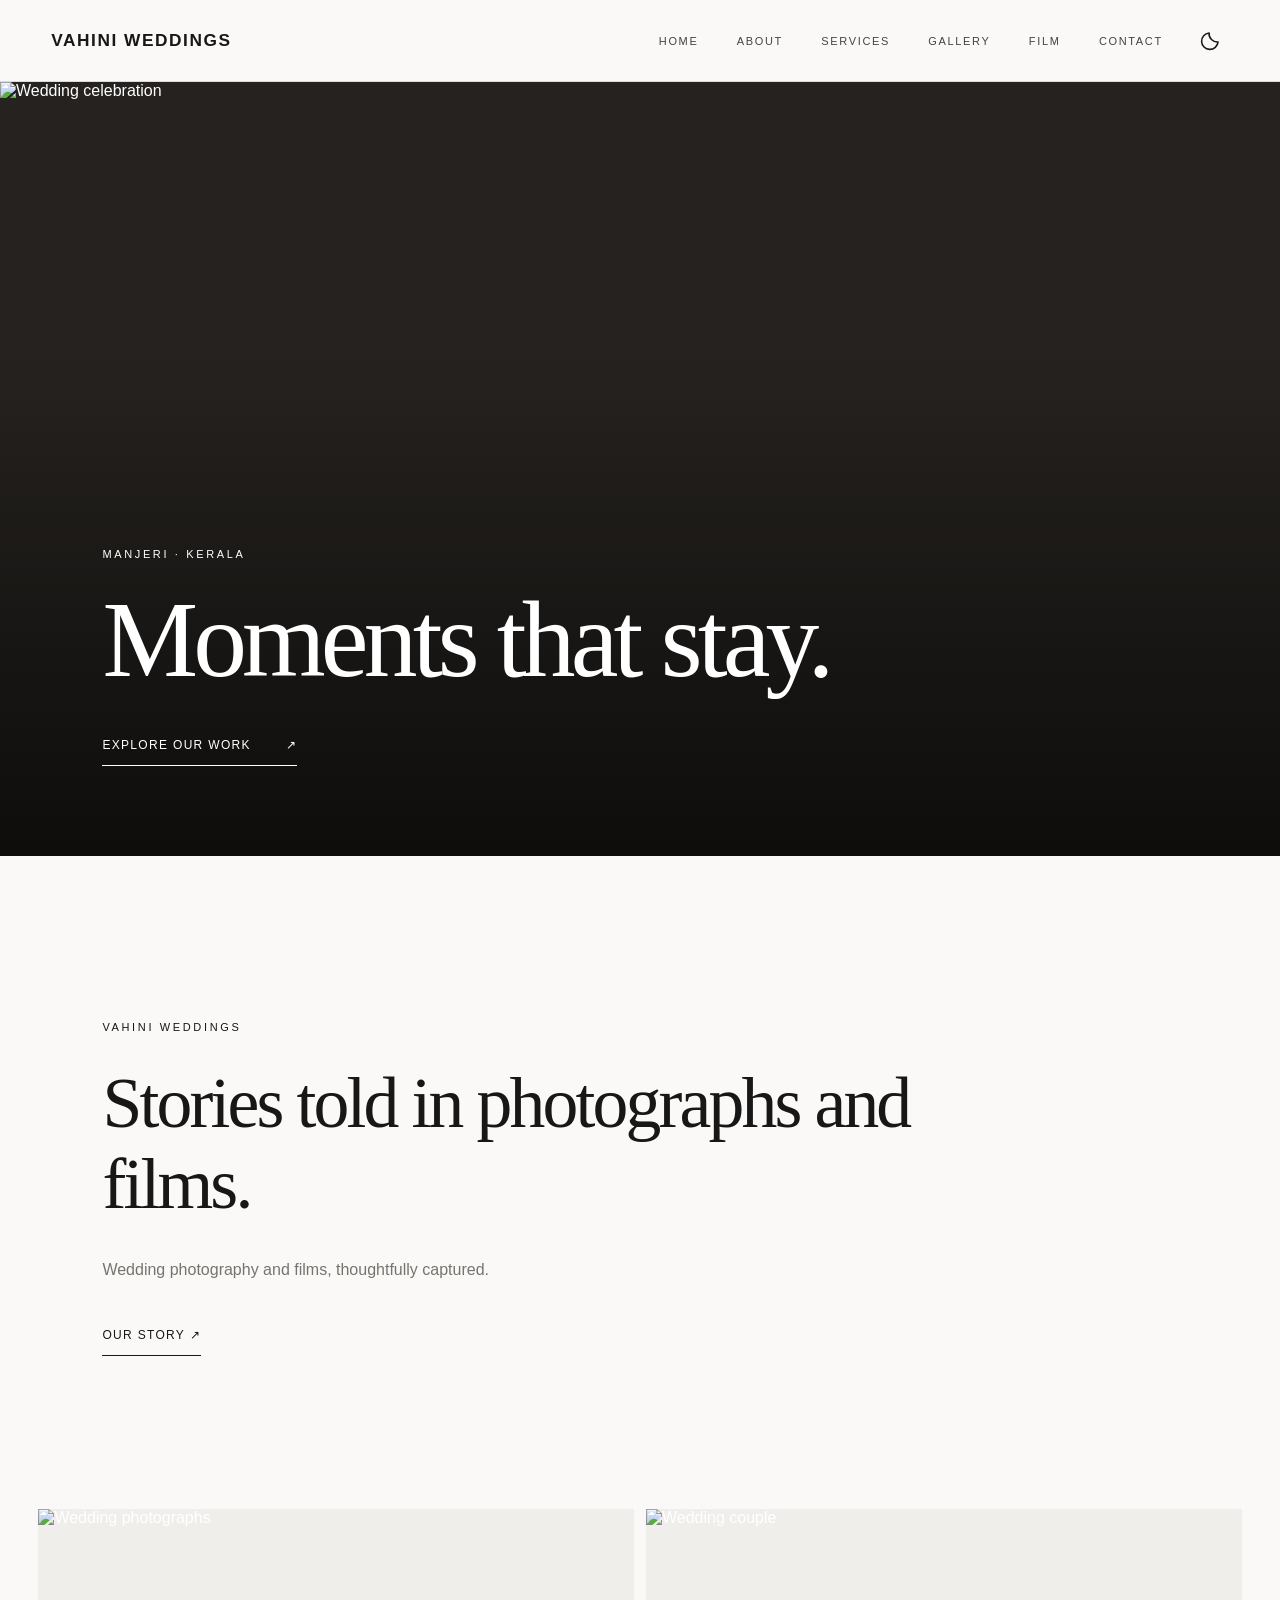
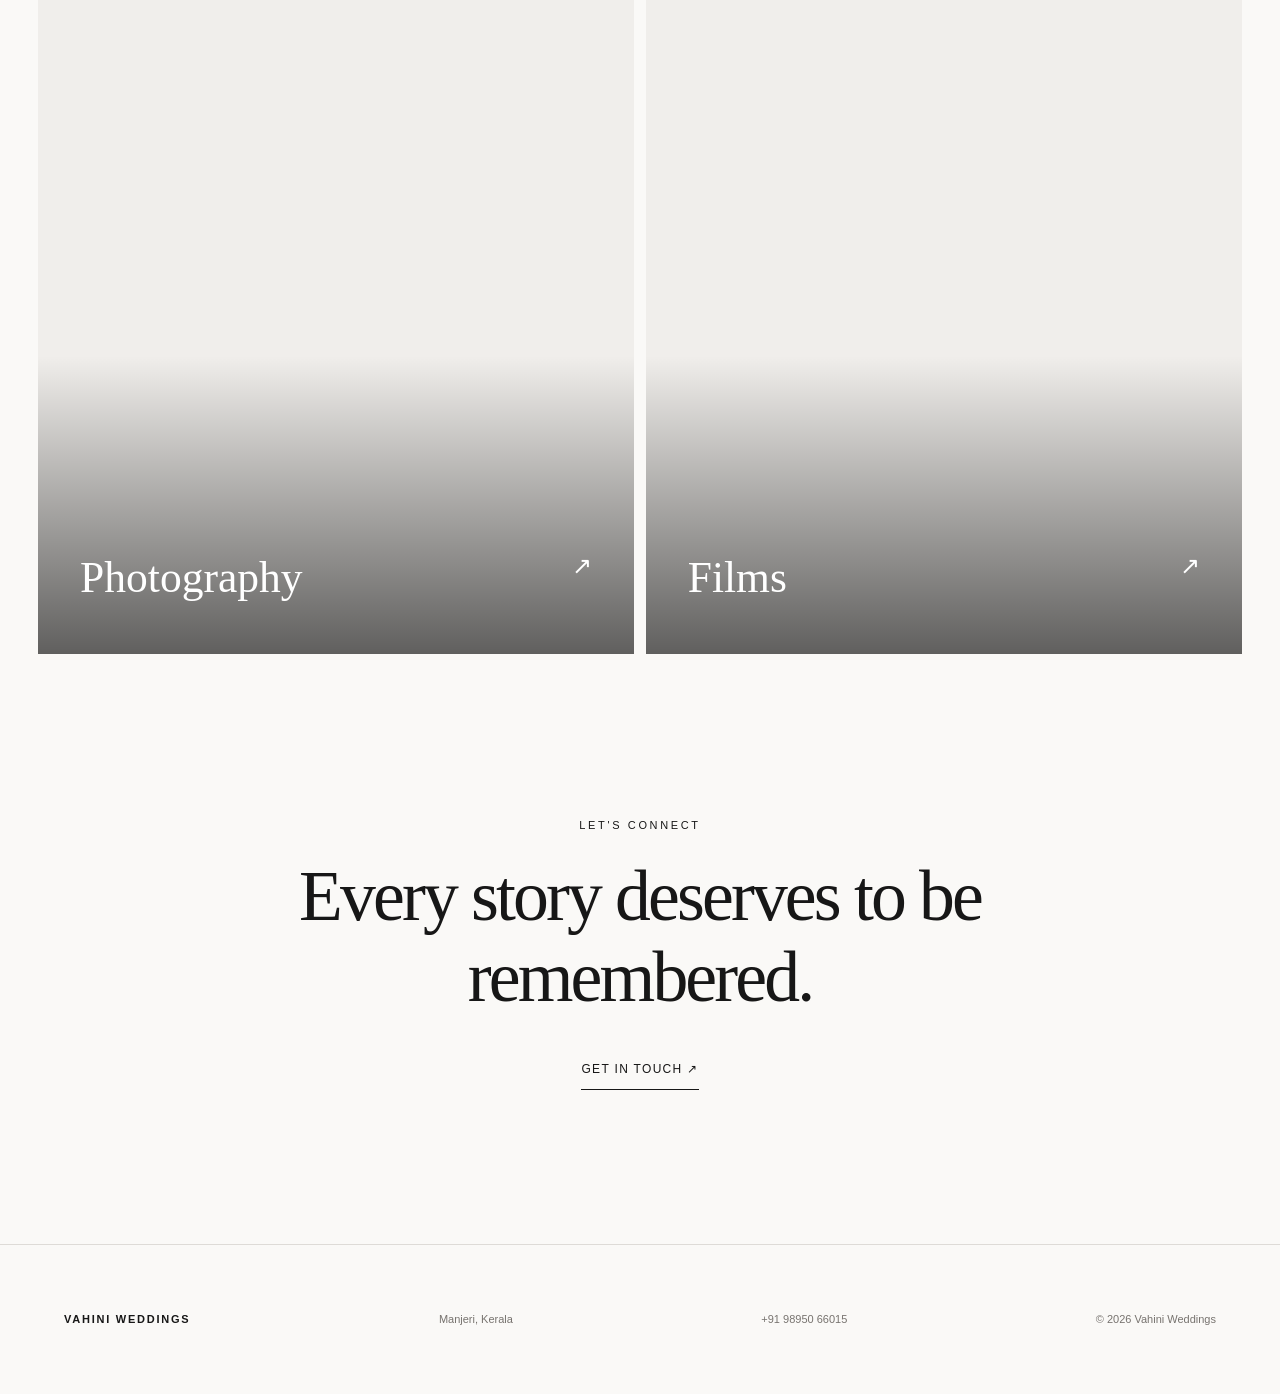
==== index.html @ f5db489a "Add files via upload" ====
<!doctype html><html lang="en"><head><meta charset="UTF-8"><meta name="viewport" content="width=device-width,initial-scale=1,viewport-fit=cover"><meta name="theme-color" content="#111111"><meta name="description" content="Vahini Weddings — wedding photography and films in Manjeri, Kerala."><title>Home | VAHINI WEDDINGS</title><link rel="stylesheet" href="styles.css"><link rel="stylesheet" href="site.css"><link rel="manifest" href="manifest.webmanifest"><link rel="icon" type="image/png" sizes="192x192" href="assets/icon-192.png"><link rel="apple-touch-icon" href="assets/icon-192.png"></head><body><header class="topbar site-topbar"><a class="brand" href="index.html">VAHINI WEDDINGS</a><nav class="site-nav" aria-label="Main navigation"><a href="index.html">Home</a><a href="about.html">About</a><a href="services.html">Services</a><a href="gallery.html">Gallery</a><a href="gallery.html#films">Film</a><a href="contact.html">Contact</a></nav><button id="menuToggle" class="menu-toggle" aria-label="Open navigation" aria-expanded="false"><svg viewBox="0 0 24 24" width="23" height="23" fill="none" stroke="currentColor" stroke-width="1.8"><path d="M4 7h16M4 12h16M4 17h16"/></svg></button><button class="theme-toggle" id="themeToggle" type="button" aria-label="Change color theme"><svg viewBox="0 0 24 24" width="22" height="22" fill="none" stroke="currentColor" stroke-width="1.7"><path d="M20.8 13A9 9 0 0 1 11 3.2 9 9 0 1 0 20.8 13Z"/></svg></button></header><main><section class="site-hero"><img src="https://images.unsplash.com/photo-1519741497674-611481863552?auto=format&fit=crop&w=2200&q=85" alt="Wedding celebration" fetchpriority="high"><div class="site-hero-shade"></div><div class="site-hero-content"><p class="site-kicker">MANJERI · KERALA</p><h1>Moments that stay.</h1><a class="site-underline" href="gallery.html">Explore our work <span>↗</span></a></div></section>
<section class="site-section site-intro"><p class="site-kicker">VAHINI WEDDINGS</p><h2>Stories told in photographs and films.</h2><p>Wedding photography and films, thoughtfully captured.</p><a class="site-underline" href="about.html">Our story ↗</a></section>
<section class="site-feature-grid"><a class="site-feature" href="gallery.html"><img loading="lazy" src="https://images.unsplash.com/photo-1511285560929-80b456fea0bc?auto=format&fit=crop&w=1200&q=85" alt="Wedding photographs"><span>Photography <b>↗</b></span></a><a class="site-feature" href="gallery.html#films"><img loading="lazy" src="https://images.unsplash.com/photo-1537633552985-df8429e8048b?auto=format&fit=crop&w=1200&q=85" alt="Wedding couple"><span>Films <b>↗</b></span></a></section>
<section class="site-cta"><p class="site-kicker">LET'S CONNECT</p><h2>Every story deserves to be remembered.</h2><a class="site-underline" href="contact.html">Get in touch ↗</a></section></main><footer class="site-footer"><a class="footer-brand" href="index.html">VAHINI WEDDINGS</a><span>Manjeri, Kerala</span><a href="tel:+919895066015">+91 98950 66015</a><span>© <span id="year"></span> Vahini Weddings</span></footer><script src="site.js"></script></body></html>
---- styles.css ----
:root{color-scheme:light dark;--bg:#faf9f7;--fg:#171717;--muted:#77736f;--line:#dedbd7;--surface:#f0eeeb;--invert:#fff}*{box-sizing:border-box}html{scroll-behavior:smooth}body{margin:0;background:var(--bg);color:var(--fg);font-family:Arial,Helvetica,sans-serif;-webkit-font-smoothing:antialiased}button,input{font:inherit}button{cursor:pointer}a{color:inherit;text-decoration:none}button:focus-visible,a:focus-visible,input:focus-visible{outline:2px solid #9e8b6f;outline-offset:4px}.topbar{height:88px;display:flex;justify-content:space-between;align-items:center;padding:0 clamp(20px,5vw,88px);background:var(--bg);position:relative;z-index:3}.brand{display:flex;flex-direction:column;align-items:center;gap:4px;letter-spacing:.44em;font-size:13px;font-weight:400;line-height:1.25;padding-left:.44em}.brand span:nth-child(2){font-size:9px;letter-spacing:.42em}.topbar nav{display:flex;align-items:center;gap:clamp(18px,3vw,40px)}.topbar nav a{font-size:11px;letter-spacing:.15em;text-transform:uppercase}.admin-link{display:flex;align-items:center}.hero{height:min(810px,calc(100svh - 88px));min-height:510px;position:relative;background:#151312;color:white;overflow:hidden}.hero-media,.hero-media video,.hero-media img{position:absolute;inset:0;width:100%;height:100%;object-fit:cover}.hero-fallback{width:100%;height:100%;background:radial-gradient(ellipse at 65% 35%,#777064 0%,transparent 42%),linear-gradient(125deg,#191715 7%,#48413b 53%,#1d1b1a 100%);display:grid;place-items:center}.hero-mark{font-family:Georgia,serif;font-size:clamp(70px,14vw,210px);font-weight:400;letter-spacing:.05em;opacity:.25}.hero-shade{position:absolute;inset:0;background:linear-gradient(transparent 55%,rgba(0,0,0,.58))}.hero-bottom{position:absolute;bottom:52px;left:clamp(24px,6vw,100px);right:clamp(24px,6vw,100px);display:flex;align-items:end;justify-content:space-between;gap:20px}.eyebrow,.section-kicker{font-size:10px;letter-spacing:.28em}.explore{font-size:11px;letter-spacing:.18em;border-bottom:1px solid #ddd;padding-bottom:13px;white-space:nowrap}.explore span{margin-left:35px;font-size:17px}.sound-btn{position:absolute;right:32px;top:28px;color:white;background:#0005;border:1px solid #fff8;padding:10px 14px;font-size:11px}.work{padding:95px clamp(16px,4.5vw,80px) 120px}.section-head{display:flex;justify-content:space-between;align-items:center;gap:20px;margin-bottom:35px}.filters{display:flex;gap:25px;flex-wrap:wrap}.filter{border:0;background:none;padding:8px 0;color:var(--muted);font-size:12px}.filter.active{color:var(--fg);border-bottom:1px solid var(--fg)}.gallery-grid{display:grid;grid-template-columns:repeat(3,minmax(0,1fr));grid-auto-flow:dense;gap:12px}.media-card{position:relative;display:block;min-width:0;width:100%;aspect-ratio:3/4;overflow:hidden;border:0;padding:0;background:linear-gradient(145deg,#b8afa3,#6d665f);color:white;text-align:left}.media-card.wide{aspect-ratio:3/4}.media-card img{width:100%;height:100%;object-fit:cover;display:block;transition:transform .65s ease}.media-card:hover img{transform:scale(1.035)}.media-card:after{content:'';position:absolute;inset:45% 0 0;background:linear-gradient(transparent,#0008);pointer-events:none}.media-caption{position:absolute;z-index:1;bottom:20px;left:20px;right:20px;font-size:12px;letter-spacing:.08em}.play-indicator{position:absolute;z-index:1;top:50%;left:50%;transform:translate(-50%,-50%);width:62px;height:62px;border:1px solid #fff9;border-radius:50%;display:grid;place-items:center;background:#0003;font-size:17px}.empty-state{text-align:center;padding:100px 20px;color:var(--muted)}.film-banner{background:var(--surface);padding:65px clamp(25px,6vw,100px) 75px}.film-inner{display:flex;align-items:end;justify-content:space-between;gap:25px}.film-inner p{font-family:Georgia,serif;font-size:clamp(33px,5vw,70px);font-weight:400;letter-spacing:-.04em;margin:35px 0 0}.film-inner button{background:none;border:0;border-bottom:1px solid var(--fg);padding:0 0 12px;font-size:11px;letter-spacing:.15em;white-space:nowrap}.film-inner button span{margin-left:24px}footer{min-height:170px;display:flex;align-items:center;justify-content:space-between;gap:20px;padding:40px clamp(20px,5vw,88px);font-size:11px;color:var(--muted)}.footer-brand{letter-spacing:.28em;color:var(--fg)}.lightbox{position:fixed;inset:0;background:#090909;z-index:20;color:white}.lightbox[hidden]{display:none}.locked{overflow:hidden}.lb-content{position:absolute;inset:55px 85px;display:grid;place-items:center}.lb-content img,.lb-content video{max-width:100%;max-height:100%;object-fit:contain}.lb-close,.lb-prev,.lb-next{position:absolute;z-index:2;background:none;border:0;color:white}.lb-close{top:20px;right:30px;font-size:36px}.lb-prev,.lb-next{top:50%;transform:translateY(-50%);font-size:50px}.lb-prev{left:25px}.lb-next{right:25px}.lb-count{position:absolute;bottom:17px;left:0;right:0;text-align:center;font-size:11px;letter-spacing:.1em}.admin-main{max-width:1450px;margin:auto;padding:65px clamp(20px,5vw,80px) 100px}.admin-heading{display:flex;justify-content:space-between;align-items:center;gap:24px}.admin-heading h1{font-family:Georgia,serif;font-size:clamp(36px,5vw,64px);font-weight:400;margin:18px 0 10px}.admin-heading p{font-size:13px;color:var(--muted);line-height:1.6}.upload-button{background:var(--fg);color:var(--bg);padding:16px 22px;cursor:pointer;font-size:12px;white-space:nowrap}.notice{background:var(--surface);padding:20px 24px;margin:36px 0 14px;font-size:12px;line-height:1.8;color:var(--muted)}.notice strong{color:var(--fg)}.upload-status{min-height:24px;font-size:12px;color:var(--muted)}.admin-toolbar{display:flex;justify-content:space-between;align-items:center;margin:30px 0 18px;font-size:12px}.subtle-button{border:1px solid var(--line);background:transparent;padding:10px 14px;color:var(--fg);font-size:12px}.admin-grid{display:grid;grid-template-columns:repeat(4,minmax(0,1fr));gap:16px}.admin-card{background:var(--surface);min-width:0}.admin-preview{aspect-ratio:4/3;background:linear-gradient(130deg,#9e9589,#544d49);position:relative}.admin-preview img{height:100%;width:100%;object-fit:cover}.video-tag{position:absolute;top:10px;left:10px;background:#0009;color:white;padding:7px;font-size:10px}.admin-card-body{padding:14px}.admin-card-body input{width:100%;border:0;border-bottom:1px solid var(--line);background:transparent;padding:10px 0;color:var(--fg);font-size:12px}.admin-actions{display:flex;gap:5px;flex-wrap:wrap;margin-top:13px}.admin-actions button{padding:8px 10px;background:transparent;color:var(--fg);border:1px solid var(--line);font-size:11px}.admin-actions button:disabled{opacity:.3;cursor:default}.admin-actions .danger{color:#a35a50}@media(prefers-color-scheme:dark){:root{--bg:#111110;--fg:#f1efec;--muted:#a5a09a;--line:#34322e;--surface:#1e1d1b;--invert:#111}}@media(max-width:900px){.admin-grid{grid-template-columns:repeat(3,minmax(0,1fr))}.gallery-grid{grid-template-columns:repeat(2,minmax(0,1fr))}}@media(max-width:600px){.topbar{height:76px;padding:0 20px}.brand{font-size:10px;letter-spacing:.32em}.brand span:nth-child(2){font-size:8px}.topbar nav{gap:14px}.topbar nav a{font-size:10px}.hero{height:72svh;min-height:450px}.hero-bottom{bottom:28px;left:22px;right:22px;align-items:start;flex-direction:column}.eyebrow{font-size:9px}.explore{font-size:10px}.work{padding:55px 10px 70px}.section-head{padding:0 10px;align-items:start;flex-direction:column;gap:18px}.filters{gap:18px}.gallery-grid{gap:6px}.media-caption{left:12px;bottom:12px;font-size:10px}.film-banner{padding:45px 22px}.film-inner{align-items:start;flex-direction:column}.film-inner p{margin:26px 0 15px}footer{min-height:180px;align-items:start;flex-direction:column;justify-content:center;gap:15px}.lb-content{inset:65px 12px}.lb-prev,.lb-next{top:auto;bottom:13px;transform:none;font-size:32px}.lb-prev{left:20px}.lb-next{right:20px}.lb-count{bottom:29px;pointer-events:none}.admin-main{padding:40px 14px}.admin-heading{align-items:start;flex-direction:column}.admin-grid{grid-template-columns:repeat(2,minmax(0,1fr));gap:8px}.admin-card-body{padding:8px}.admin-actions button{padding:7px;font-size:10px}}@media(prefers-reduced-motion:reduce){*,*:before,*:after{scroll-behavior:auto!important;transition:none!important}}

.video-error{color:white;text-align:center;padding:28px;line-height:2}.video-error a{text-decoration:underline}.hero-media img{object-position:center 43%}

/* Gallery-focused header and full-frame viewer */
.topbar{display:grid;grid-template-columns:1fr auto 1fr;height:76px;padding:0 clamp(16px,4vw,64px)}
.topbar .brand{display:block;white-space:nowrap;letter-spacing:clamp(.12em,.55vw,.35em);font-size:clamp(11px,1.65vw,19px);padding:0;text-align:center;line-height:1.2}
.topbar nav{justify-self:end}.theme-toggle{justify-self:start;display:grid;place-items:center;width:40px;height:40px;border:0;background:transparent;color:var(--fg)}
.film-nav{border:0;background:transparent;color:var(--fg);font-size:12px;letter-spacing:.18em;text-transform:uppercase;padding:12px 0}.film-nav[aria-pressed=true]{border-bottom:1px solid currentColor}
.work{padding-top:22px}.gallery-grid{grid-auto-flow:row;align-items:start}.media-card,.media-card.wide{aspect-ratio:auto;height:auto;min-height:0;background:var(--surface)}
.media-card img{width:100%;height:auto;max-height:none;object-fit:contain;display:block}.media-card:hover img{transform:none}
.media-card:after{inset:65% 0 0}.media-card.failed-image{min-height:180px}
.lightbox{height:100dvh;overflow:hidden}.lb-content{inset:54px 74px 58px;min-height:0;overflow:hidden;display:flex;align-items:center;justify-content:center}
.lb-content img,.lb-content video{display:block;width:auto;height:auto;max-width:100%;max-height:100%;object-fit:contain}
.lb-prev,.lb-next{width:44px;height:60px;display:grid;place-items:center;line-height:1}.lb-count{bottom:20px}
:root[data-theme=dark]{color-scheme:dark;--bg:#111110;--fg:#f1efec;--muted:#a5a09a;--line:#34322e;--surface:#1e1d1b;--invert:#111}
:root[data-theme=light]{color-scheme:light;--bg:#faf9f7;--fg:#171717;--muted:#77736f;--line:#dedbd7;--surface:#f0eeeb;--invert:#fff}
@media(max-width:600px){.topbar{height:66px;padding:0 12px}.topbar .brand{font-size:clamp(9px,2.5vw,13px);letter-spacing:.13em}.theme-toggle{width:34px}.film-nav{font-size:10px}.work{padding:16px 8px 65px}.gallery-grid{gap:8px}.media-caption{font-size:9px}.lb-content{inset:55px 8px 95px}.lb-prev,.lb-next{top:auto;bottom:20px;transform:none;font-size:32px}.lb-count{bottom:34px}.hero{min-height:370px}}

/* Continuous masonry: short media fills space below tall media in each column. */
.gallery-grid{display:block;columns:3;column-gap:12px;line-height:0}
.gallery-grid .media-card{display:block;width:100%;height:auto;break-inside:avoid;page-break-inside:avoid;margin:0 0 12px;line-height:normal;vertical-align:top;overflow:hidden;aspect-ratio:auto}
.gallery-grid .media-card img{display:block;width:100%;height:auto;max-height:none;object-fit:contain;aspect-ratio:auto}
.gallery-grid .media-card .media-caption{line-height:1.4}
.gallery-grid .media-card.failed-image{min-height:200px}
@media(max-width:900px){.gallery-grid{columns:2;column-gap:9px}.gallery-grid .media-card{margin-bottom:9px}}
@media(max-width:540px){.gallery-grid{columns:2;column-gap:6px}.gallery-grid .media-card{margin-bottom:6px}}
@media(max-width:360px){.gallery-grid{columns:1}}

/* Header refinement: left-aligned wordmark beside the theme icon. */
.topbar{display:flex;align-items:center;justify-content:space-between;gap:20px}
.header-left{display:flex;align-items:center;gap:clamp(8px,1.4vw,20px);min-width:0}
.topbar .brand{font-weight:600;text-align:left;letter-spacing:clamp(.10em,.36vw,.22em);font-size:clamp(12px,1.4vw,18px);white-space:nowrap}
.theme-toggle{flex:0 0 40px}
.topbar nav{margin-left:auto;flex-shrink:0}
@media(max-width:600px){.topbar{gap:8px;padding:0 12px}.header-left{gap:4px}.theme-toggle{flex-basis:30px;width:30px}.theme-toggle svg{width:20px;height:20px}.topbar .brand{font-size:clamp(10px,2.65vw,13px);letter-spacing:.06em;font-weight:600}}

/* Header: brand on left, film and SVG theme icon on right */
.topbar{display:flex;align-items:center;justify-content:space-between}
.header-right{display:flex;align-items:center;gap:clamp(10px,2vw,28px);margin-left:auto}
.header-right nav{display:flex;align-items:center}
.header-right .theme-toggle{flex:0 0 40px;display:grid;place-items:center}
@media(max-width:600px){.header-right{gap:8px}.header-right .theme-toggle{flex:0 0 30px}}

/* Deployment cleanup and viewport-safe gallery viewer */
.topbar .brand{flex:0 1 auto;min-width:0;overflow:visible;text-overflow:clip}
.header-right{flex:0 0 auto}
.gallery-grid{column-fill:balance}
.gallery-grid .media-card{position:relative;max-width:100%;border:0;padding:0;cursor:pointer}
.gallery-grid .media-card img{max-width:100%;height:auto}
.lightbox:not([hidden]){position:fixed;inset:0;width:100vw;height:100dvh;z-index:9999}
.lb-content{position:absolute;inset:54px 72px 62px;overflow:hidden}
.lb-content img,.lb-content video{max-width:100%;max-height:100%;width:auto;height:auto;object-fit:contain}
@media(max-width:600px){.lb-content{inset:55px 10px 105px}.topbar .brand{font-size:clamp(9px,2.65vw,13px);white-space:nowrap}}

/* Mobile header: readable single-line wordmark without overlapping Film/theme controls */
@media (max-width: 600px) {
  .topbar { gap: 8px; padding-inline: 12px; }
  .topbar .brand { font-size: clamp(14px, 3.85vw, 16px); font-weight: 600; letter-spacing: .015em; line-height: 1.2; white-space: nowrap; flex: 0 1 auto; }
  .header-right { gap: 6px; flex-shrink: 0; }
  .film-nav { font-size: 11px; }
  .header-right .theme-toggle { flex: 0 0 30px; width: 30px; }
}
@media (max-width: 350px) {
  .topbar { padding-inline: 8px; gap: 4px; }
  .topbar .brand { font-size: 13px; letter-spacing: 0; }
  .header-right { gap: 3px; }
}
---- site.css ----
/* Shared pages — responsive editorial layout */
.site-topbar{position:relative;z-index:12;background:var(--bg);height:82px;padding:0 clamp(18px,4vw,65px);border-bottom:1px solid var(--line)}
.site-topbar .brand{font-size:clamp(14px,1.35vw,19px);font-weight:600;letter-spacing:.09em;white-space:nowrap}
.site-nav{display:flex;align-items:center;gap:clamp(12px,2vw,30px);margin-left:auto!important;justify-self:auto!important}
.site-nav a{font-size:11px;letter-spacing:.065em;color:var(--fg);opacity:.8;white-space:nowrap}
.site-nav a:hover,.site-nav a[aria-current=page]{opacity:1;text-decoration:underline;text-underline-offset:7px}
.site-topbar .theme-toggle{flex:0 0 38px;display:grid;place-items:center;width:38px;height:38px;margin-left:8px}
.menu-toggle{display:none;background:transparent;border:0;color:var(--fg);padding:8px;cursor:pointer}
.site-hero{position:relative;height:min(86svh,850px);min-height:520px;overflow:hidden;background:#25221f;color:#fff}
.site-hero>img{position:absolute;width:100%;height:100%;object-fit:cover;object-position:center 45%}
.site-hero-shade{position:absolute;inset:0;background:linear-gradient(0deg,rgba(0,0,0,.62),transparent 65%)}
.site-hero-content{position:absolute;left:clamp(22px,8vw,150px);bottom:clamp(45px,10vh,120px);right:20px}
.site-kicker{font-size:11px;letter-spacing:.24em;text-transform:uppercase;font-weight:500}
.site-hero h1{font-family:Georgia,serif;font-weight:400;letter-spacing:-.045em;font-size:clamp(54px,8.4vw,130px);line-height:1.06;margin:23px 0 38px;max-width:950px}
.site-underline{display:inline-flex;gap:35px;border-bottom:1px solid currentColor;padding:0 0 13px;font-size:12px;letter-spacing:.11em;text-transform:uppercase}
.site-section{padding:clamp(85px,12vw,180px) clamp(22px,8vw,150px)}
.site-intro{max-width:1040px}.site-intro h2,.site-cta h2{font:400 clamp(39px,5.6vw,79px)/1.14 Georgia,serif;letter-spacing:-.04em;margin:30px 0}.site-intro>p:not(.site-kicker){font-size:16px;line-height:1.8;color:var(--muted);margin:0 0 40px}
.site-feature-grid{display:grid;grid-template-columns:1fr 1fr;gap:12px;padding:0 clamp(12px,3vw,50px)}
.site-feature{position:relative;overflow:hidden;display:block;aspect-ratio:4/5;background:var(--surface);color:white}.site-feature img{width:100%;height:100%;object-fit:cover;transition:transform .6s}.site-feature:hover img{transform:scale(1.04)}.site-feature:after{content:'';position:absolute;inset:60% 0 0;background:linear-gradient(transparent,#0009)}.site-feature span{position:absolute;z-index:1;left:7%;right:7%;bottom:7%;font:400 clamp(27px,3.4vw,52px) Georgia,serif;display:flex;justify-content:space-between}.site-feature b{font:400 24px sans-serif}
.site-cta{text-align:center;padding:clamp(100px,12vw,180px) 20px}.site-cta h2{max-width:900px;margin:25px auto 40px}
.site-page-intro{padding:clamp(80px,11vw,165px) clamp(22px,8vw,145px) clamp(65px,8vw,110px)}.site-page-intro h1{font:400 clamp(52px,7vw,112px)/1.08 Georgia,serif;letter-spacing:-.05em;margin:25px 0}.site-page-intro>p:last-child{color:var(--muted);font-size:16px;line-height:1.8}
.site-split{display:grid;grid-template-columns:1fr 1fr;gap:clamp(35px,8vw,130px);padding:0 clamp(20px,5vw,85px) 130px;align-items:center}.site-split img{width:100%;aspect-ratio:4/5;object-fit:cover}.site-split h2{font:400 clamp(38px,5vw,75px)/1.1 Georgia,serif;letter-spacing:-.04em;margin:25px 0}.site-split p:not(.site-kicker){line-height:1.9;color:var(--muted);max-width:500px}.site-split .site-underline{margin-top:24px}
.service-list{padding:0 clamp(20px,6vw,100px) 110px}.service-row{display:grid;grid-template-columns:1fr 1fr;gap:clamp(30px,8vw,130px);align-items:center;padding:50px 0;border-top:1px solid var(--line)}.service-row:nth-child(even) img{order:2}.service-row img{width:100%;aspect-ratio:5/4;object-fit:cover}.service-row h2{font:400 clamp(35px,4vw,64px)/1.15 Georgia,serif;letter-spacing:-.035em;margin:24px 0}.service-row p:not(.site-kicker){color:var(--muted);line-height:1.9;max-width:420px}.service-row .site-underline{margin-top:24px}
.contact-layout{display:grid;grid-template-columns:1fr 1fr;gap:6vw;padding:0 clamp(22px,8vw,145px) 130px}.contact-panel{padding:30px 0}.contact-panel .site-kicker{margin:0 0 17px}.contact-big{display:block;font:400 clamp(27px,3vw,48px) Georgia,serif;letter-spacing:-.03em;margin-bottom:65px;overflow-wrap:anywhere}.contact-panel address{font-style:normal;font-size:17px;line-height:1.9;margin-bottom:30px}.contact-image img{width:100%;height:100%;min-height:540px;object-fit:cover}
.site-footer{min-height:150px;display:flex;align-items:center;justify-content:space-between;flex-wrap:wrap;gap:20px;padding:35px clamp(20px,5vw,85px);border-top:1px solid var(--line);font-size:11px;color:var(--muted)}.site-footer a{color:inherit}.site-footer .footer-brand{font-weight:600;letter-spacing:.16em;color:var(--fg)}
@media(max-width:850px){.site-nav{display:none;position:absolute;top:100%;left:0;right:0;background:var(--bg);padding:25px 24px 32px;box-shadow:0 18px 25px #0002;flex-direction:column;align-items:flex-start;gap:22px}.nav-open .site-nav{display:flex}.site-nav a{font-size:15px}.menu-toggle{display:block;margin-left:auto}.site-topbar{height:70px;padding:0 14px}.site-topbar .brand{font-size:clamp(14px,3.5vw,17px);letter-spacing:.015em}.site-topbar .theme-toggle{margin-left:0}.site-split,.service-row,.contact-layout{grid-template-columns:1fr}.service-row:nth-child(even) img{order:0}.service-row{gap:25px}.contact-image img{min-height:0;aspect-ratio:4/3}}
@media(max-width:550px){.site-hero{min-height:520px;height:76svh}.site-hero h1{font-size:clamp(53px,12vw,75px)}.site-feature-grid{gap:7px;padding:0 7px}.site-feature{aspect-ratio:3/4}.site-feature span{font-size:25px}.site-feature b{font-size:17px}.site-page-intro{padding-top:80px}.site-split{padding:0 15px 90px}.service-list{padding:0 15px 70px}.service-row{padding:30px 0}.site-footer{flex-direction:column;align-items:flex-start}.contact-layout{padding-bottom:70px}.contact-big{margin-bottom:45px}}


/* Expanded editorial pages */
.editorial-hero{display:grid;grid-template-columns:1fr 1fr;min-height:620px;background:var(--bg);color:var(--fg)}
.editorial-copy{padding:clamp(35px,7vw,110px);display:flex;flex-direction:column;align-items:flex-start;justify-content:center;gap:25px}
.editorial-copy h1,.contact-hero h1{font-family:Georgia,serif;font-weight:400;font-size:clamp(52px,6.4vw,104px);letter-spacing:-.055em;line-height:1.05;margin:0}
.editorial-copy h1 em,.contact-hero h1 em{font-weight:400}
.editorial-copy>p:not(.site-kicker),.contact-hero p:not(.site-kicker){max-width:560px;font-size:clamp(15px,1.35vw,19px);line-height:1.8;opacity:.78}
.editorial-image{min-height:520px;overflow:hidden}
.editorial-image img,.editorial-pair img,.service-photo img,.contact-hero img{width:100%;height:100%;object-fit:cover;display:block}
.story-band{display:grid;grid-template-columns:1fr 2.1fr;gap:45px;padding:clamp(60px,9vw,150px) clamp(22px,8vw,140px)}
.story-band>div{max-width:920px}
.story-band h2,.contact-details h2,.enquiry-panel h2,.contact-faq h2{font-family:Georgia,serif;font-size:clamp(38px,4vw,68px);font-weight:400;line-height:1.14;letter-spacing:-.04em;margin:0 0 30px}
.story-band p,.service-description p,.contact-details p,.enquiry-panel p,.contact-faq p{font-size:15px;line-height:1.9;opacity:.78}
.story-band p{max-width:720px}
.muted-band{background:var(--card,#171717)}
.editorial-pair{display:grid;grid-template-columns:1fr 1fr;gap:16px;padding:0 clamp(16px,4vw,60px)}
.editorial-pair figure{margin:0;position:relative;height:clamp(330px,45vw,650px);overflow:hidden}
.editorial-pair figcaption{position:absolute;bottom:22px;left:24px;color:#fff;letter-spacing:.18em;font-size:11px;text-shadow:0 2px 10px #000}
.principles{display:grid;grid-template-columns:repeat(3,1fr);gap:32px;margin-top:50px}
.principles>div{border-top:1px solid var(--line);padding-top:20px}
.principles span{font-size:12px;opacity:.55}
.principles h3{font-size:18px;font-weight:500;margin:20px 0 10px}
.principles p{font-size:14px}
.secondary-link{margin-left:30px}
.service-expanded{padding:40px clamp(18px,5vw,90px) 100px}
.service-detail{display:grid;grid-template-columns:1.08fr 1fr;gap:clamp(25px,6vw,110px);align-items:center;margin:70px 0 120px}
.service-detail.reverse .service-photo{order:2}
.service-photo{height:clamp(370px,48vw,690px);overflow:hidden}
.service-description{max-width:570px}
.service-description h2{font-family:Georgia,serif;font-size:clamp(40px,4.6vw,74px);font-weight:400;line-height:1.1;letter-spacing:-.045em}
.service-description ul{padding-left:20px;margin:28px 0 36px;line-height:2.2;font-size:14px}
.contact-hero{display:grid;grid-template-columns:1fr 1fr;min-height:560px}
.contact-hero>div{padding:clamp(40px,8vw,120px);display:flex;flex-direction:column;justify-content:center;gap:20px}
.contact-hero img{max-height:680px}
.contact-expanded{display:grid;grid-template-columns:1fr 1fr;gap:clamp(40px,8vw,140px);padding:clamp(65px,9vw,140px) clamp(22px,8vw,140px)}
.detail-group{border-top:1px solid var(--line);padding:24px 0}
.detail-group>span{display:block;font-size:11px;letter-spacing:.2em;margin-bottom:14px;opacity:.6}
.detail-group>a:not(.site-underline){font-size:clamp(20px,2vw,29px);text-decoration:none;color:inherit}
.detail-group address{font-style:normal;font-size:19px;line-height:1.7;margin-bottom:18px}
.enquiry-panel{background:var(--card,#171717);padding:clamp(25px,4vw,60px)}
.enquiry-panel form{display:grid;gap:18px;margin-top:28px}
.enquiry-panel label{display:grid;gap:9px;font-size:12px;letter-spacing:.06em}
.enquiry-panel input,.enquiry-panel select,.enquiry-panel textarea{width:100%;min-width:0;box-sizing:border-box;border:1px solid var(--line);border-radius:0;background:var(--bg);color:var(--fg);padding:14px;font:inherit;font-size:14px}
.enquiry-submit{background:var(--fg);color:var(--bg);border:0;padding:17px 20px;text-align:left;cursor:pointer;font-size:13px}
.enquiry-panel small{opacity:.6;line-height:1.6}
.contact-faq{padding:50px clamp(22px,8vw,140px) 130px}
.faq-list{max-width:1000px;margin-top:30px}
.faq-list details{border-top:1px solid var(--line);padding:25px 0}
.faq-list details:last-child{border-bottom:1px solid var(--line)}
.faq-list summary{cursor:pointer;font-size:17px;list-style:none;display:flex;justify-content:space-between;gap:15px}
.faq-list summary:after{content:'+';font-size:24px}
.faq-list details[open] summary:after{content:'−'}
.faq-list details p{max-width:650px}
@media(max-width:850px){.editorial-hero,.contact-hero,.contact-expanded,.service-detail,.story-band{grid-template-columns:1fr}.editorial-hero .editorial-image{min-height:370px;max-height:560px}.editorial-copy{padding:65px 24px}.contact-hero>div{padding:65px 24px}.contact-hero img{max-height:420px}.service-detail.reverse .service-photo{order:0}.service-detail{margin:30px 0 75px}.service-expanded{padding:25px 20px}.service-photo{height:420px}.story-band{gap:25px}.principles{grid-template-columns:1fr}.contact-expanded{padding:65px 22px}.editorial-pair{gap:8px}.editorial-pair figure{height:340px}}
@media(max-width:520px){.editorial-copy h1,.contact-hero h1{font-size:52px}.editorial-pair{grid-template-columns:1fr}.editorial-pair figure{height:420px}.service-photo{height:350px}.secondary-link{display:block;margin:25px 0 0}}
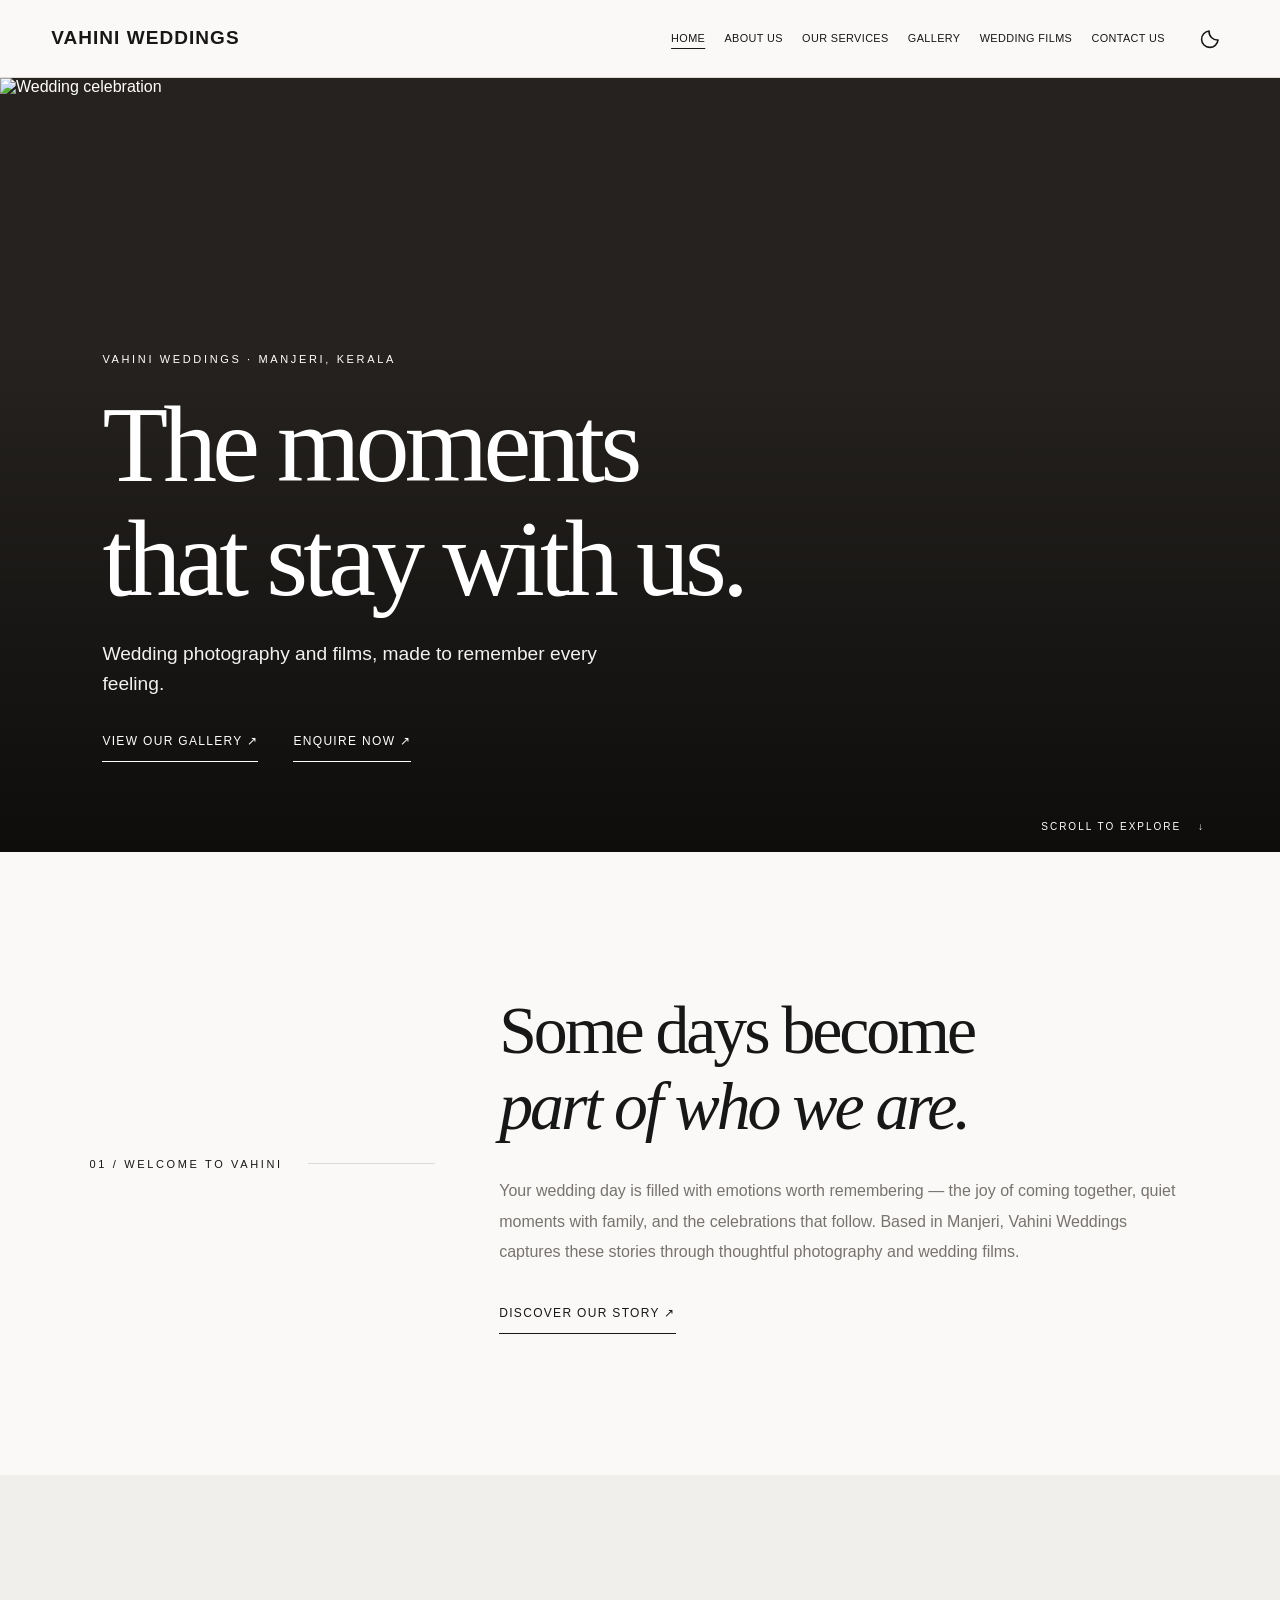
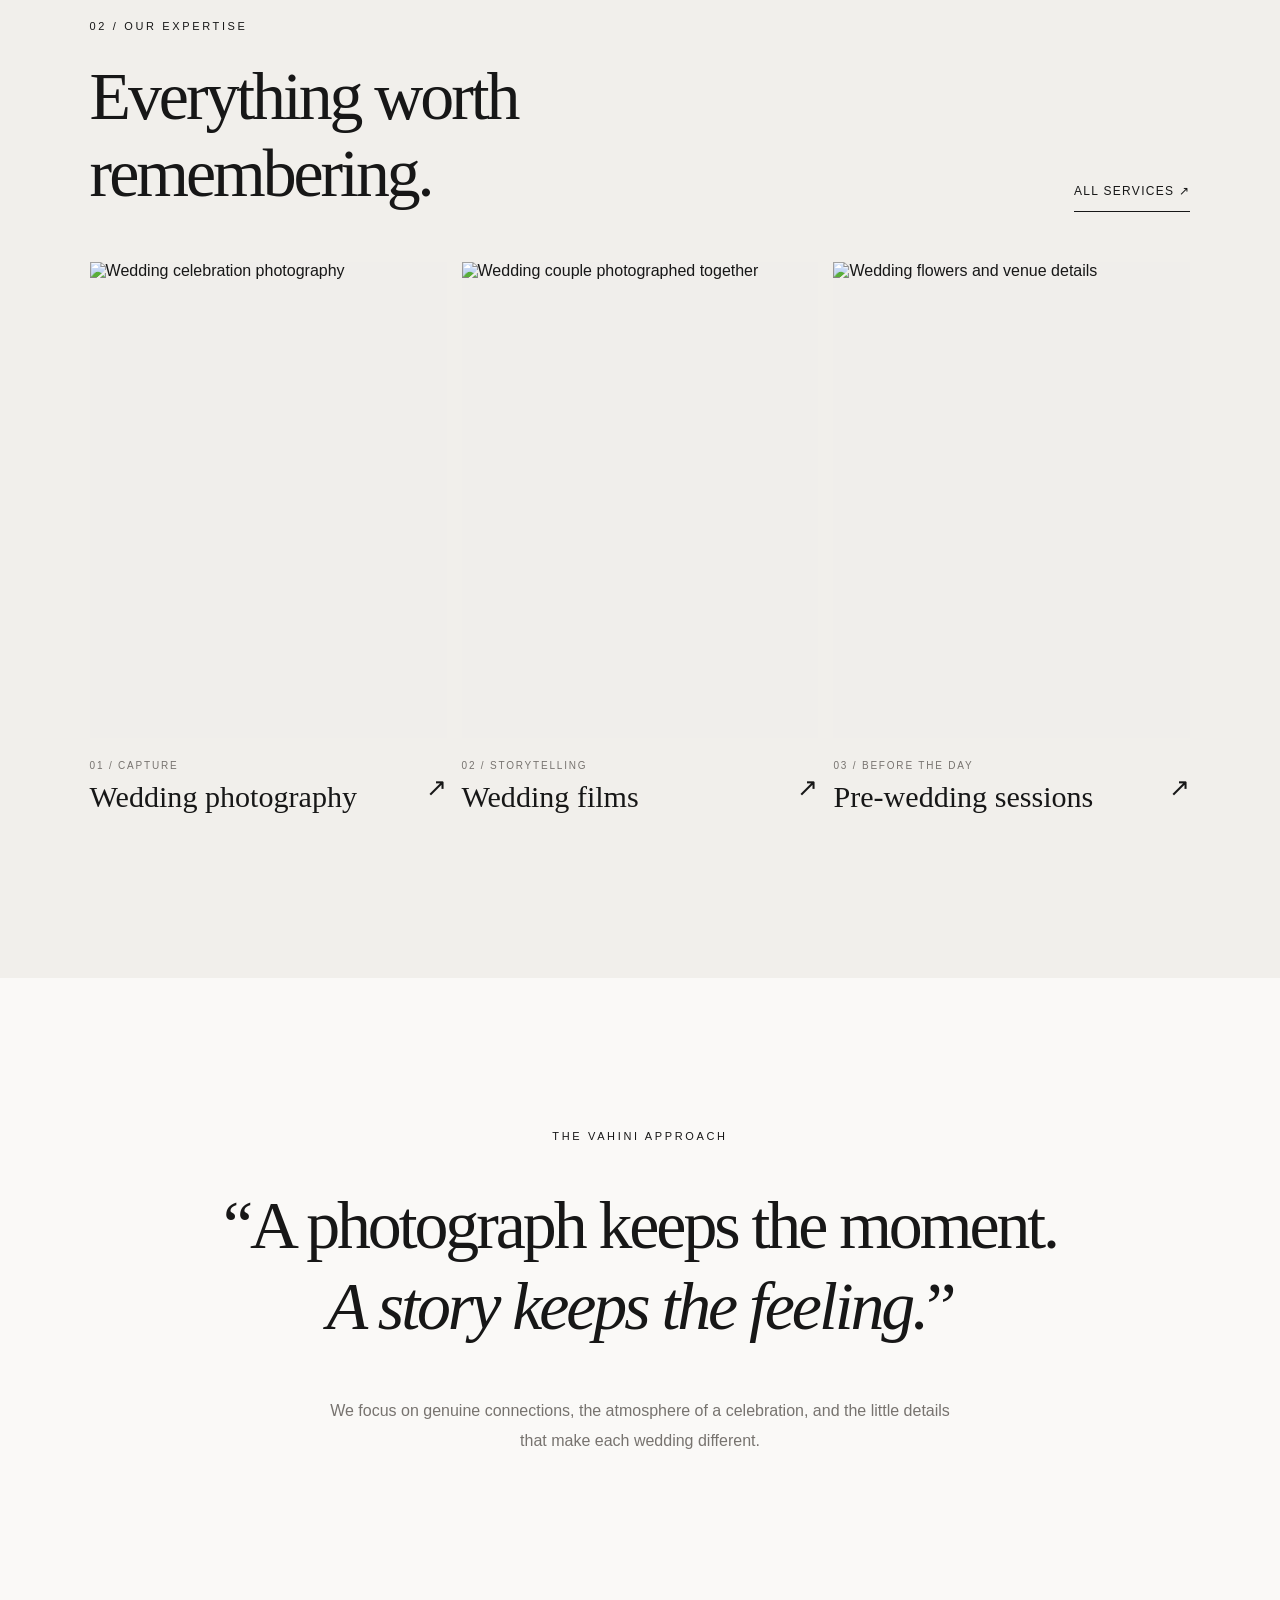
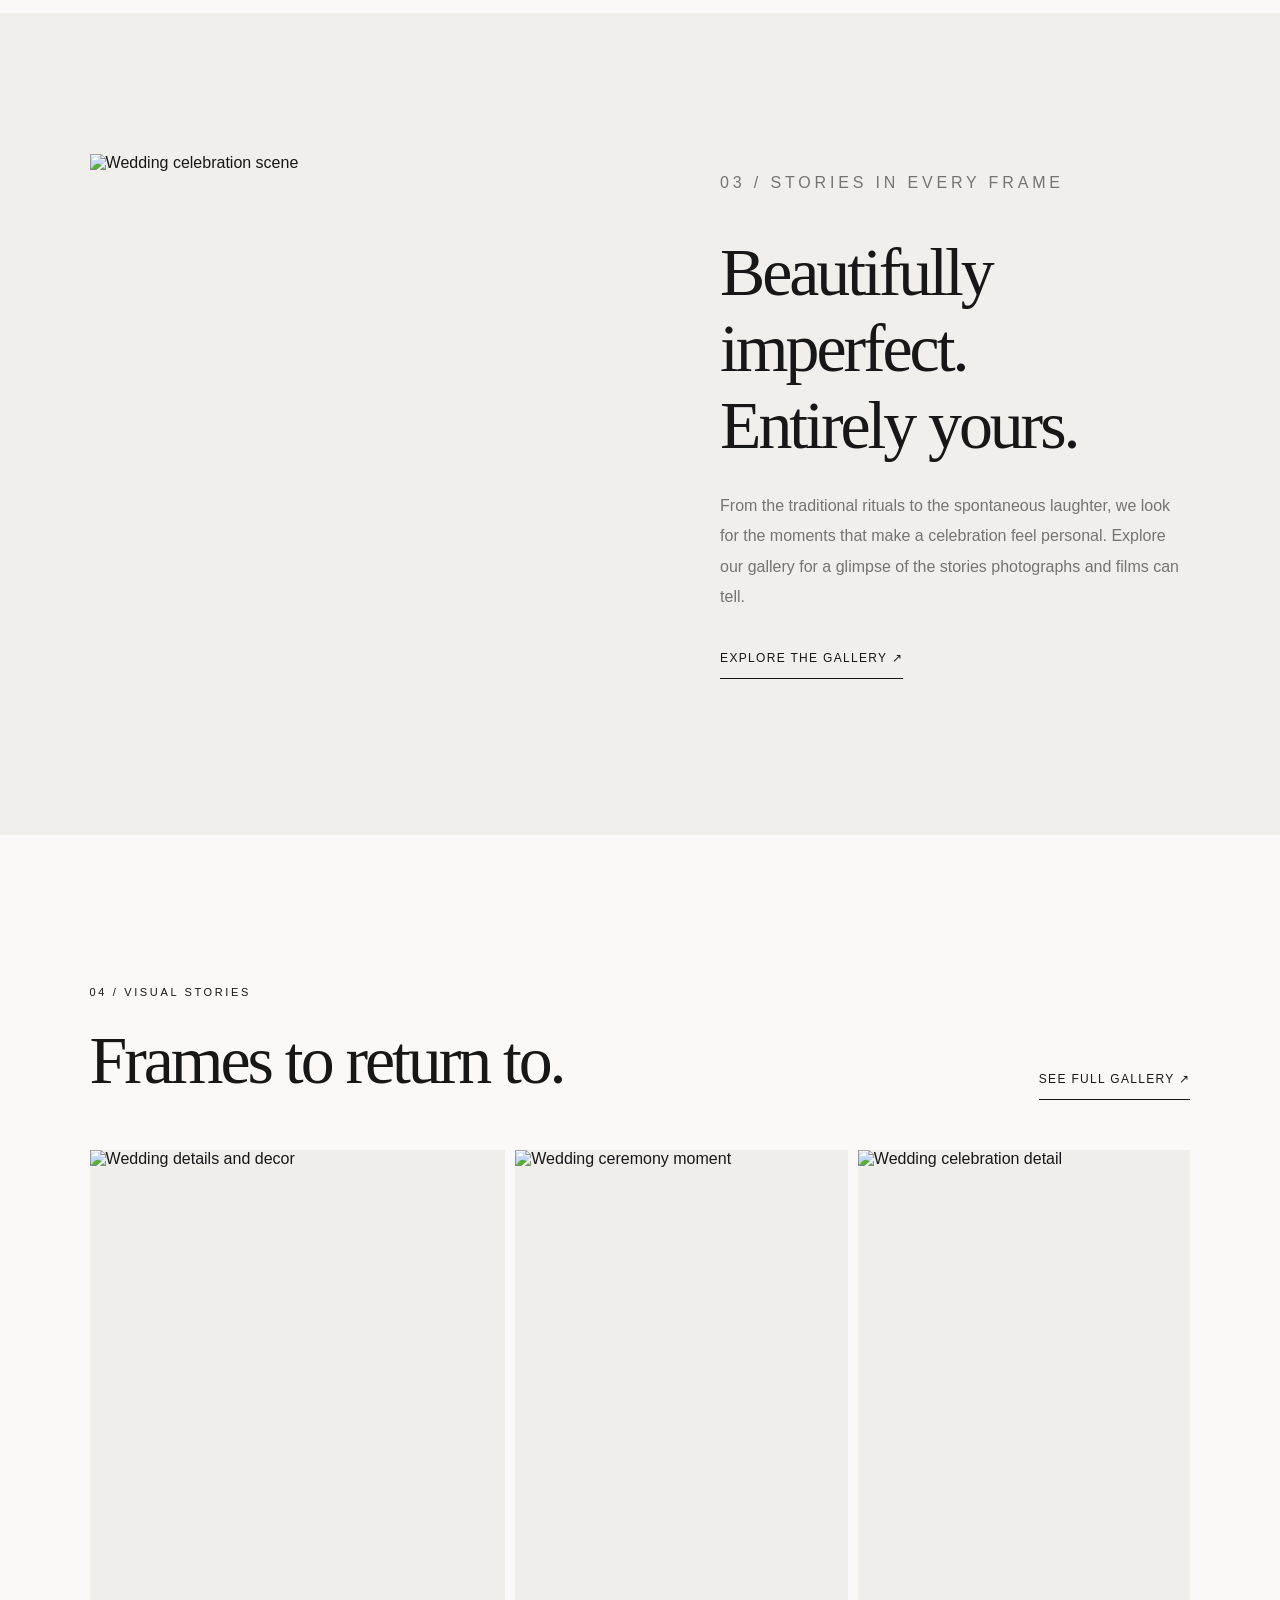
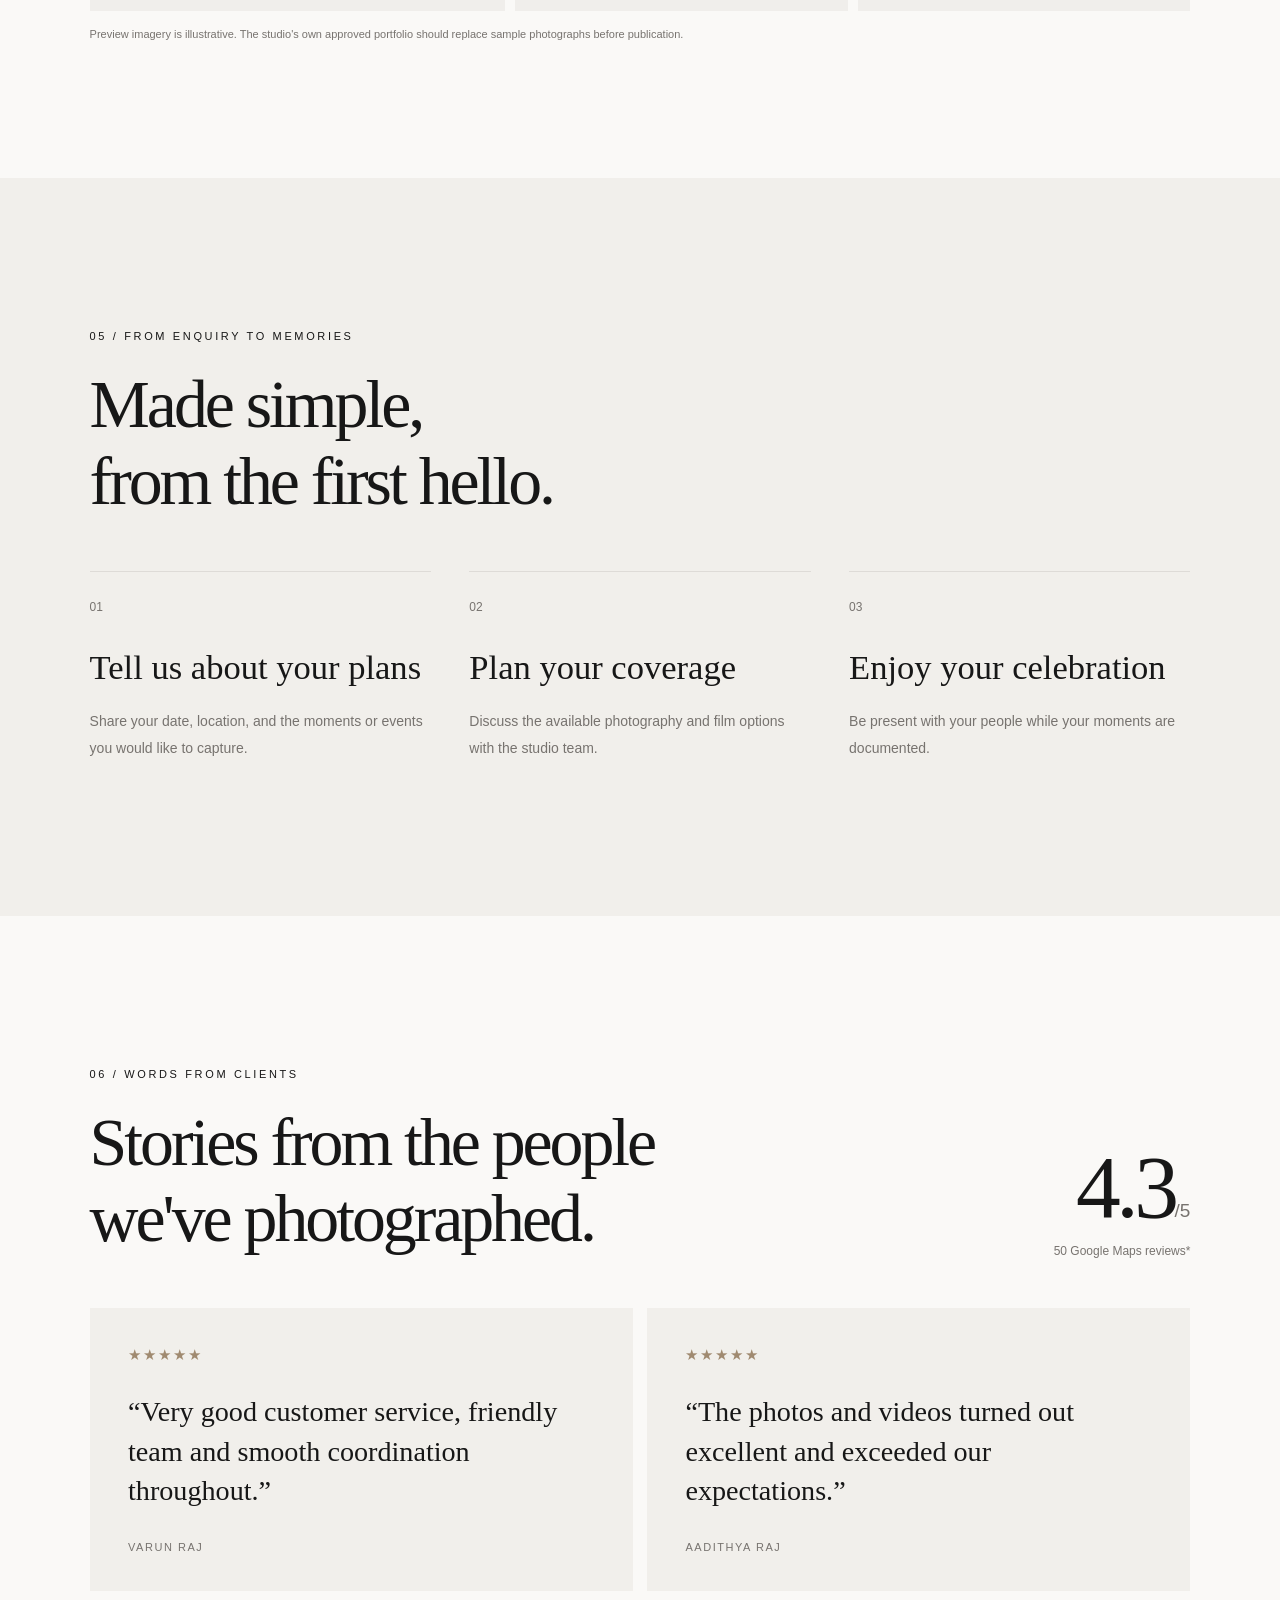
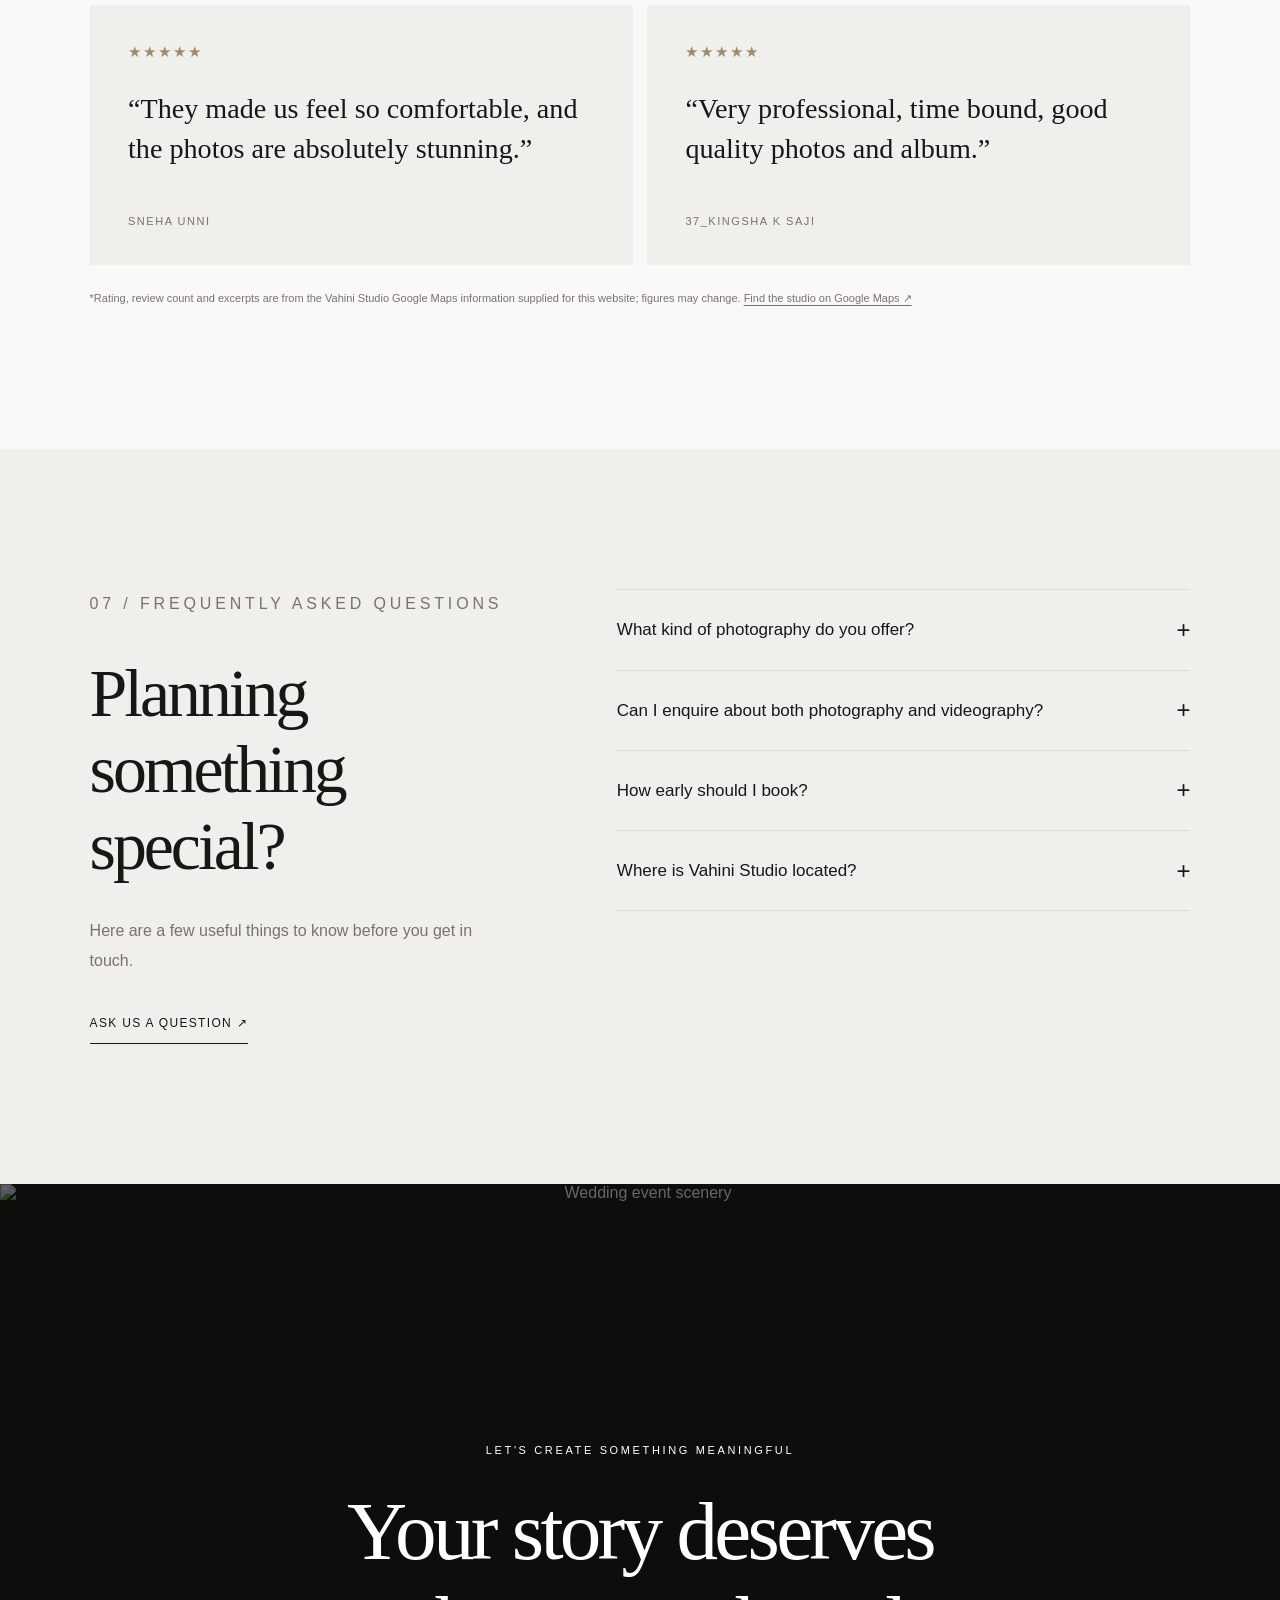
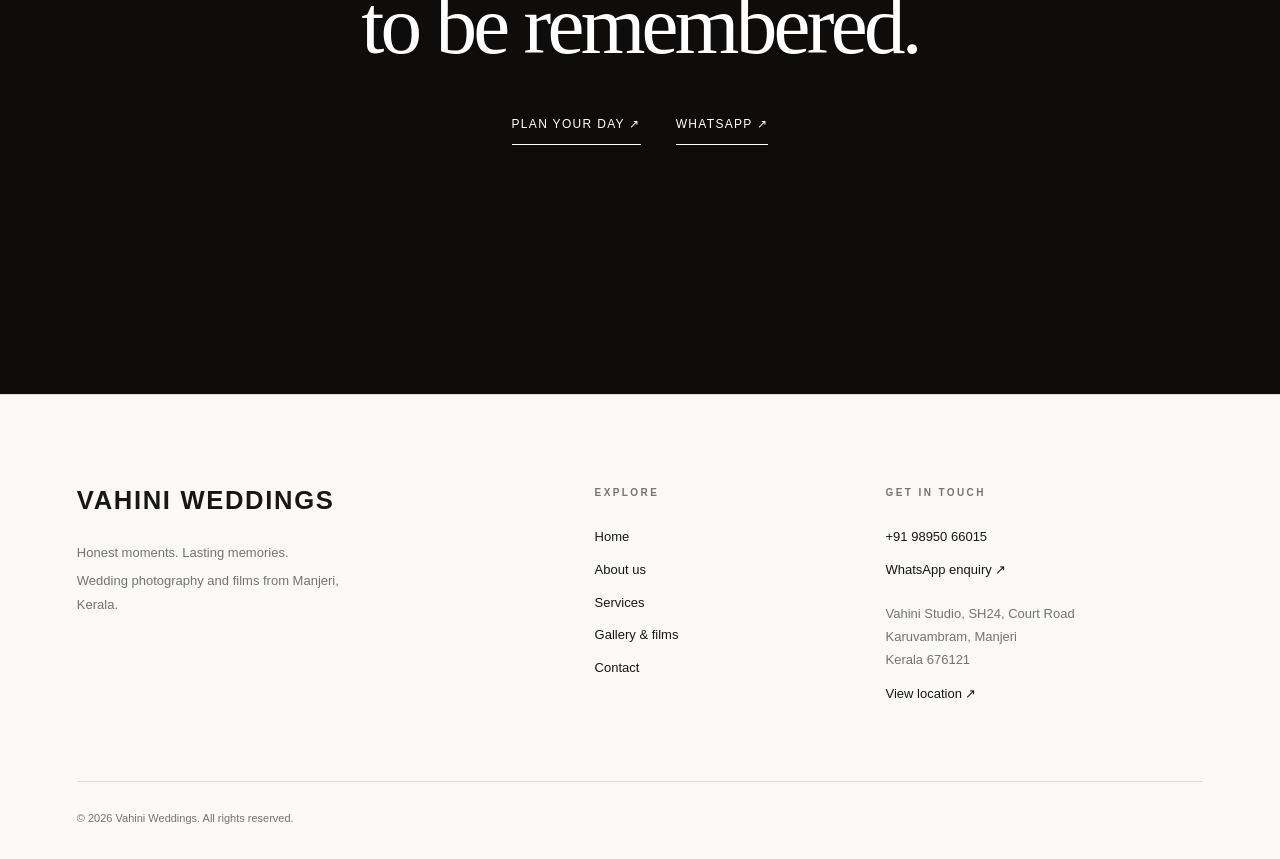
==== commit 7e826a1b: "Add files via upload" ====
--- a/index.html
+++ b/index.html
@@ -1,4 +1,36 @@
-<!doctype html><html lang="en"><head><meta charset="UTF-8"><meta name="viewport" content="width=device-width,initial-scale=1,viewport-fit=cover"><meta name="theme-color" content="#111111"><meta name="description" content="Vahini Weddings — wedding photography and films in Manjeri, Kerala."><title>Home | VAHINI WEDDINGS</title><link rel="stylesheet" href="styles.css"><link rel="stylesheet" href="site.css"><link rel="manifest" href="manifest.webmanifest"><link rel="icon" type="image/png" sizes="192x192" href="assets/icon-192.png"><link rel="apple-touch-icon" href="assets/icon-192.png"></head><body><header class="topbar site-topbar"><a class="brand" href="index.html">VAHINI WEDDINGS</a><nav class="site-nav" aria-label="Main navigation"><a href="index.html">Home</a><a href="about.html">About</a><a href="services.html">Services</a><a href="gallery.html">Gallery</a><a href="gallery.html#films">Film</a><a href="contact.html">Contact</a></nav><button id="menuToggle" class="menu-toggle" aria-label="Open navigation" aria-expanded="false"><svg viewBox="0 0 24 24" width="23" height="23" fill="none" stroke="currentColor" stroke-width="1.8"><path d="M4 7h16M4 12h16M4 17h16"/></svg></button><button class="theme-toggle" id="themeToggle" type="button" aria-label="Change color theme"><svg viewBox="0 0 24 24" width="22" height="22" fill="none" stroke="currentColor" stroke-width="1.7"><path d="M20.8 13A9 9 0 0 1 11 3.2 9 9 0 1 0 20.8 13Z"/></svg></button></header><main><section class="site-hero"><img src="https://images.unsplash.com/photo-1519741497674-611481863552?auto=format&fit=crop&w=2200&q=85" alt="Wedding celebration" fetchpriority="high"><div class="site-hero-shade"></div><div class="site-hero-content"><p class="site-kicker">MANJERI · KERALA</p><h1>Moments that stay.</h1><a class="site-underline" href="gallery.html">Explore our work <span>↗</span></a></div></section>
-<section class="site-section site-intro"><p class="site-kicker">VAHINI WEDDINGS</p><h2>Stories told in photographs and films.</h2><p>Wedding photography and films, thoughtfully captured.</p><a class="site-underline" href="about.html">Our story ↗</a></section>
-<section class="site-feature-grid"><a class="site-feature" href="gallery.html"><img loading="lazy" src="https://images.unsplash.com/photo-1511285560929-80b456fea0bc?auto=format&fit=crop&w=1200&q=85" alt="Wedding photographs"><span>Photography <b>↗</b></span></a><a class="site-feature" href="gallery.html#films"><img loading="lazy" src="https://images.unsplash.com/photo-1537633552985-df8429e8048b?auto=format&fit=crop&w=1200&q=85" alt="Wedding couple"><span>Films <b>↗</b></span></a></section>
-<section class="site-cta"><p class="site-kicker">LET'S CONNECT</p><h2>Every story deserves to be remembered.</h2><a class="site-underline" href="contact.html">Get in touch ↗</a></section></main><footer class="site-footer"><a class="footer-brand" href="index.html">VAHINI WEDDINGS</a><span>Manjeri, Kerala</span><a href="tel:+919895066015">+91 98950 66015</a><span>© <span id="year"></span> Vahini Weddings</span></footer><script src="site.js"></script></body></html>+<!doctype html><html lang="en"><head><meta charset="UTF-8"><meta name="viewport" content="width=device-width,initial-scale=1,viewport-fit=cover"><meta name="theme-color" media="(prefers-color-scheme: light)" content="#faf9f7"><meta name="theme-color" media="(prefers-color-scheme: dark)" content="#111110"><meta name="description" content="Vahini Weddings — wedding photography and films in Manjeri, Kerala."><title>Home | VAHINI WEDDINGS</title><link rel="stylesheet" href="styles.css?v=6"><link rel="stylesheet" href="site.css?v=6"><link rel="manifest" href="manifest.webmanifest"><link rel="icon" type="image/png" sizes="192x192" href="assets/icon-192.png"><link rel="apple-touch-icon" href="assets/icon-192.png"><link rel="stylesheet" href="layout.css?v=7"></head><body><header class="topbar site-topbar" id="siteHeader">
+  <a class="brand" href="index.html" aria-label="Vahini Weddings, home">VAHINI WEDDINGS</a>
+  <div class="site-actions">
+    <button class="theme-toggle" id="themeToggle" type="button" aria-label="Switch color theme" title="Switch color theme">
+      <svg viewBox="0 0 24 24" width="21" height="21" fill="none" stroke="currentColor" stroke-width="1.7" stroke-linecap="round" stroke-linejoin="round" aria-hidden="true"><path d="M20.8 13A9 9 0 0 1 11 3.2 9 9 0 1 0 20.8 13Z"/></svg>
+    </button>
+    <button id="menuToggle" class="menu-toggle" type="button" aria-controls="primaryNav" aria-expanded="false" aria-label="Open menu" title="Menu">
+      <svg class="menu-icon" viewBox="0 0 24 24" width="24" height="24" fill="none" stroke="currentColor" stroke-width="1.8" stroke-linecap="round" aria-hidden="true"><path d="M4 6.5h16M4 12h16M4 17.5h16"/></svg>
+    </button>
+  </div>
+  <nav id="primaryNav" class="site-nav" aria-label="Main navigation" hidden>
+    <a href="index.html" data-page="index.html">Home</a>
+    <a href="about.html" data-page="about.html">About us</a>
+    <a href="services.html" data-page="services.html">Our services</a>
+    <a href="gallery.html#gallery" data-page="gallery.html">Gallery</a>
+    <a href="gallery.html#films" id="filmNav">Wedding films</a>
+    <a href="contact.html" data-page="contact.html">Contact us</a>
+    <a href="tel:+919895066015" class="menu-call">Call +91 98950 66015 <span aria-hidden="true">↗</span></a>
+  </nav>
+</header><main><section class="site-hero"><img src="https://images.unsplash.com/photo-1519741497674-611481863552?auto=format&amp;fit=crop&amp;w=2200&amp;q=82" alt="Wedding celebration" fetchpriority="high"><div class="site-hero-shade"></div><div class="site-hero-content"><p class="site-kicker">VAHINI WEDDINGS · MANJERI, KERALA</p><h1>The moments<br>that stay with us.</h1><p class="hero-description">Wedding photography and films, made to remember every feeling.</p><div class="hero-actions"><a class="site-underline" href="gallery.html">View our gallery ↗</a><a class="site-underline" href="contact.html">Enquire now ↗</a></div></div><a class="scroll-cue" href="#welcome" aria-label="Scroll to introduction">SCROLL TO EXPLORE <span aria-hidden="true">↓</span></a></section><section id="welcome" class="home-welcome home-pad"><div class="home-section-label"><span class="site-kicker">01 / WELCOME TO VAHINI</span><span class="subtle-rule"></span></div><div class="welcome-content"><h2>Some days become<br><em>part of who we are.</em></h2><p>Your wedding day is filled with emotions worth remembering — the joy of coming together, quiet moments with family, and the celebrations that follow. Based in Manjeri, Vahini Weddings captures these stories through thoughtful photography and wedding films.</p><a class="site-underline" href="about.html">Discover our story ↗</a></div></section><section class="home-services home-pad"><div class="home-section-top"><div><span class="site-kicker">02 / OUR EXPERTISE</span><h2>Everything worth<br>remembering.</h2></div><a class="site-underline" href="services.html">All services ↗</a></div><div class="home-service-grid">
+<a class="home-service-card" href="services.html"><div class="home-card-media"><img loading="lazy" decoding="async" src="https://images.unsplash.com/photo-1511285560929-80b456fea0bc?auto=format&amp;fit=crop&amp;w=1000&amp;q=80" alt="Wedding celebration photography"></div><div class="home-card-caption"><span><small>01 / CAPTURE</small><strong>Wedding photography</strong></span><span aria-hidden="true">↗</span></div></a>
+<a class="home-service-card" href="gallery.html#films"><div class="home-card-media"><img loading="lazy" decoding="async" src="https://images.unsplash.com/photo-1537633552985-df8429e8048b?auto=format&amp;fit=crop&amp;w=1000&amp;q=80" alt="Wedding couple photographed together"></div><div class="home-card-caption"><span><small>02 / STORYTELLING</small><strong>Wedding films</strong></span><span aria-hidden="true">↗</span></div></a>
+<a class="home-service-card" href="services.html"><div class="home-card-media"><img loading="lazy" decoding="async" src="https://images.unsplash.com/photo-1529636798458-92182e662485?auto=format&amp;fit=crop&amp;w=1000&amp;q=80" alt="Wedding flowers and venue details"></div><div class="home-card-caption"><span><small>03 / BEFORE THE DAY</small><strong>Pre-wedding sessions</strong></span><span aria-hidden="true">↗</span></div></a>
+</div></section><section class="home-statement home-pad"><p class="site-kicker">THE VAHINI APPROACH</p><blockquote>“A photograph keeps the moment.<br><em>A story keeps the feeling.</em>”</blockquote><p>We focus on genuine connections, the atmosphere of a celebration, and the little details that make each wedding different.</p></section><section class="home-feature home-pad"><div class="home-feature-image"><img loading="lazy" decoding="async" src="https://images.unsplash.com/photo-1519741497674-611481863552?auto=format&amp;fit=crop&amp;w=1500&amp;q=80" alt="Wedding celebration scene"></div><div class="home-feature-copy"><p class="site-kicker">03 / STORIES IN EVERY FRAME</p><h2>Beautifully imperfect.<br>Entirely yours.</h2><p>From the traditional rituals to the spontaneous laughter, we look for the moments that make a celebration feel personal. Explore our gallery for a glimpse of the stories photographs and films can tell.</p><a class="site-underline" href="gallery.html">Explore the gallery ↗</a></div></section><section class="home-gallery home-pad"><div class="home-section-top"><div><p class="site-kicker">04 / VISUAL STORIES</p><h2>Frames to return to.</h2></div><a class="site-underline" href="gallery.html">See full gallery ↗</a></div><div class="home-gallery-grid"><a href="gallery.html" class="home-gallery-large"><img loading="lazy" src="https://images.unsplash.com/photo-1523438885200-e635ba2c371e?auto=format&amp;fit=crop&amp;w=1500&amp;q=80" alt="Wedding details and decor"></a><a href="gallery.html" class="home-gallery-small"><img loading="lazy" src="https://images.unsplash.com/photo-1515934751635-c81c6bc9a2d8?auto=format&amp;fit=crop&amp;w=900&amp;q=80" alt="Wedding ceremony moment"></a><a href="gallery.html#films" class="home-gallery-small"><img loading="lazy" src="https://images.unsplash.com/photo-1519225421980-715cb0215aed?auto=format&amp;fit=crop&amp;w=900&amp;q=80" alt="Wedding celebration detail"></a></div><p class="home-disclaimer">Preview imagery is illustrative. The studio's own approved portfolio should replace sample photographs before publication.</p></section><section class="home-process home-pad"><div class="home-section-top"><div><p class="site-kicker">05 / FROM ENQUIRY TO MEMORIES</p><h2>Made simple,<br>from the first hello.</h2></div></div><div class="home-process-grid"><article><span>01</span><h3>Tell us about your plans</h3><p>Share your date, location, and the moments or events you would like to capture.</p></article><article><span>02</span><h3>Plan your coverage</h3><p>Discuss the available photography and film options with the studio team.</p></article><article><span>03</span><h3>Enjoy your celebration</h3><p>Be present with your people while your moments are documented.</p></article></div></section><section class="home-reviews home-pad" id="reviews"><div class="home-section-top"><div><p class="site-kicker">06 / WORDS FROM CLIENTS</p><h2>Stories from the people<br>we've photographed.</h2></div><div class="review-score"><strong>4.3<span>/5</span></strong><span>50 Google Maps reviews*</span></div></div><div class="home-review-grid">
+<blockquote><div class="review-stars" aria-label="Positive review">★★★★★</div><p>“Very good customer service, friendly team and smooth coordination throughout.”</p><cite>Varun Raj</cite></blockquote>
+<blockquote><div class="review-stars" aria-label="Positive review">★★★★★</div><p>“The photos and videos turned out excellent and exceeded our expectations.”</p><cite>aadithya raj</cite></blockquote>
+<blockquote><div class="review-stars" aria-label="Positive review">★★★★★</div><p>“They made us feel so comfortable, and the photos are absolutely stunning.”</p><cite>Sneha Unni</cite></blockquote>
+<blockquote><div class="review-stars" aria-label="Positive review">★★★★★</div><p>“Very professional, time bound, good quality photos and album.”</p><cite>37_Kingsha K Saji</cite></blockquote>
+</div><p class="review-source">*Rating, review count and excerpts are from the Vahini Studio Google Maps information supplied for this website; figures may change. <a href="https://www.google.com/maps/search/?api=1&amp;query=Vahini+Studio+Court+Road+Manjeri+Kerala" target="_blank" rel="noopener noreferrer">Find the studio on Google Maps ↗</a></p></section><section class="home-faq home-pad"><div><p class="site-kicker">07 / FREQUENTLY ASKED QUESTIONS</p><h2>Planning something<br>special?</h2><p>Here are a few useful things to know before you get in touch.</p><a class="site-underline" href="contact.html">Ask us a question ↗</a></div><div class="home-faq-items"><details><summary>What kind of photography do you offer?</summary><p>Our services cover weddings, receptions, pre-wedding photography, couple portraits and family celebrations. Contact the studio to confirm coverage for your event.</p></details><details><summary>Can I enquire about both photography and videography?</summary><p>Yes. Tell us what you have in mind when you get in touch, so the team can discuss the available options.</p></details><details><summary>How early should I book?</summary><p>Availability depends on the date and event schedule. Contact the studio once your event date is confirmed.</p></details><details><summary>Where is Vahini Studio located?</summary><p>SH24, Court Road, Karuvambram, Manjeri, Kerala 676121. You can find directions on Google Maps from our contact page.</p></details></div></section><section class="home-final-cta"><img loading="lazy" src="https://images.unsplash.com/photo-1511285560929-80b456fea0bc?auto=format&amp;fit=crop&amp;w=1800&amp;q=80" alt="Wedding event scenery"><div class="home-final-overlay"></div><div class="home-final-copy"><p class="site-kicker">LET'S CREATE SOMETHING MEANINGFUL</p><h2>Your story deserves<br>to be remembered.</h2><div><a class="site-underline" href="contact.html">Plan your day ↗</a><a class="site-underline" href="https://wa.me/919895066015" target="_blank" rel="noopener noreferrer">WhatsApp ↗</a></div></div></section></main><footer class="site-footer" id="siteFooter">
+  <div class="footer-main">
+    <div class="footer-intro"><a class="footer-wordmark" href="index.html">VAHINI WEDDINGS</a><p>Honest moments. Lasting memories.</p><p>Wedding photography and films from Manjeri, Kerala.</p></div>
+    <div class="footer-links"><h2>EXPLORE</h2><a href="index.html">Home</a><a href="about.html">About us</a><a href="services.html">Services</a><a href="gallery.html">Gallery &amp; films</a><a href="contact.html">Contact</a></div>
+    <div class="footer-contact"><h2>GET IN TOUCH</h2><a href="tel:+919895066015">+91 98950 66015</a><a href="https://wa.me/919895066015" target="_blank" rel="noopener noreferrer">WhatsApp enquiry ↗</a><address>Vahini Studio, SH24, Court Road<br>Karuvambram, Manjeri<br>Kerala 676121</address><a class="footer-map" href="https://www.google.com/maps/search/?api=1&amp;query=Vahini+Studio+Court+Road+Manjeri+Kerala" target="_blank" rel="noopener noreferrer">View location ↗</a></div>
+  </div>
+  <div class="footer-bottom"><span>© <span id="year"></span> Vahini Weddings. All rights reserved.</span></div>
+</footer><script src="site.js?v=7"></script></body></html>
--- a/layout.css
+++ b/layout.css
@@ -0,0 +1,111 @@
+/* Shared navigation/footer/theme. This stylesheet is the final source of truth for site chrome. */
+:root{color-scheme:light;--bg:#faf9f7;--fg:#171717;--muted:#77736f;--line:#dedbd7;--surface:#f0eeeb;--card:#f1efeb;--accent:#a08a70}
+@media(prefers-color-scheme:dark){:root:not([data-theme]){color-scheme:dark;--bg:#111110;--fg:#f1efec;--muted:#a5a09a;--line:#34322e;--surface:#1e1d1b;--card:#1b1a18;--accent:#b29a7b}}
+:root[data-theme=light]{color-scheme:light;--bg:#faf9f7;--fg:#171717;--muted:#77736f;--line:#dedbd7;--surface:#f0eeeb;--card:#f1efeb;--accent:#a08a70}
+:root[data-theme=dark]{color-scheme:dark;--bg:#111110;--fg:#f1efec;--muted:#a5a09a;--line:#34322e;--surface:#1e1d1b;--card:#1b1a18;--accent:#b29a7b}
+body{background:var(--bg);color:var(--fg)}
+.site-topbar.topbar{position:relative;z-index:90;display:flex;align-items:center;justify-content:space-between;gap:10px;width:100%;height:78px;min-height:78px;padding:0 clamp(16px,4vw,66px);border-bottom:1px solid var(--line);background:var(--bg);color:var(--fg)}
+.site-topbar.topbar .brand{display:block;flex:0 1 auto;min-width:0;margin:0;padding:0;font-size:clamp(14px,1.5vw,19px);font-weight:600;letter-spacing:.055em;line-height:1.2;text-align:left;white-space:nowrap;color:var(--fg)}
+.site-actions{display:flex;align-items:center;gap:6px;flex:0 0 auto;margin-left:auto}
+.site-actions button.site-topbar,.site-actions button{display:grid;place-items:center;flex:0 0 42px;width:42px;height:42px;margin:0;border:0;border-radius:0;background:transparent;color:var(--fg);cursor:pointer;transition:background .2s}
+.site-actions button:hover{background:var(--surface)}
+.site-actions button:focus-visible{outline:2px solid var(--fg);outline-offset:2px}
+.site-topbar.topbar .menu-toggle{display:grid!important}
+.site-topbar.topbar .theme-toggle{display:grid!important}
+.site-topbar.topbar .site-nav[hidden]{display:none!important;visibility:hidden!important}
+.site-topbar.topbar .site-nav:not([hidden]){display:flex!important;visibility:visible!important}
+.site-topbar.topbar .site-nav{position:absolute!important;z-index:91;inset:calc(100% + 1px) clamp(12px,4vw,66px) auto auto!important;top:calc(100% + 1px)!important;left:auto!important;right:clamp(12px,4vw,66px)!important;bottom:auto!important;display:flex;flex-direction:column;align-items:stretch;justify-content:flex-start;gap:0;width:min(360px,calc(100vw - 24px));max-height:min(76vh,620px);overflow-y:auto;margin:0!important;padding:12px!important;border:1px solid var(--line);background:var(--bg);box-shadow:0 26px 56px rgba(0,0,0,.16)}
+.site-nav a,.site-topbar.topbar .site-nav a{display:flex;justify-content:space-between;align-items:center;padding:17px 22px;border-bottom:1px solid var(--line);font-size:13px;font-weight:500;letter-spacing:.09em;text-transform:uppercase;text-decoration:none!important;color:var(--fg);opacity:1;white-space:normal}
+.site-nav a:last-child{border-bottom:0}
+.site-nav a:hover,.site-nav a[aria-current=page]{background:var(--surface);text-decoration:none!important}
+.site-nav .menu-call{margin-top:6px;background:var(--surface);font-size:11px!important;text-transform:none!important;letter-spacing:.05em!important}
+@media(max-width:550px){.site-topbar.topbar{height:68px;min-height:68px;padding:0 12px;gap:5px}.site-topbar.topbar .brand{font-size:clamp(14px,3.85vw,16px);letter-spacing:.005em;line-height:1.15}.site-actions{gap:1px}.site-actions button{width:39px;height:39px;flex-basis:39px}.site-topbar.topbar .site-nav{width:calc(100vw - 24px);left:12px!important;right:12px!important;max-height:calc(100dvh - 80px)}.site-nav a,.site-topbar.topbar .site-nav a{padding:17px 18px}}
+@media(max-width:345px){.site-topbar.topbar .brand{font-size:13px}.site-actions button{flex-basis:36px;width:36px}}
+.site-footer{width:100%;min-height:0;padding:0 clamp(20px,6vw,100px);display:block!important;background:var(--bg);border-top:1px solid var(--line);color:var(--fg);text-align:left;letter-spacing:normal}
+.footer-main{display:grid;grid-template-columns:minmax(0,2fr) minmax(130px,1fr) minmax(0,1.4fr);gap:clamp(25px,5vw,90px);padding:clamp(58px,7vw,110px) 0 clamp(48px,6vw,95px)}
+.footer-wordmark{font-weight:600;font-size:clamp(17px,2vw,26px);letter-spacing:.065em!important;line-height:1.25;color:var(--fg)!important;display:inline-block}
+.footer-intro p{max-width:290px;line-height:1.85;font-size:13px;color:var(--muted);margin:24px 0 0}
+.footer-intro p+p{margin-top:4px}
+.footer-links,.footer-contact{display:flex;flex-direction:column;align-items:flex-start;gap:12px;min-width:0}
+.footer-main h2{font:bold 10px/1.5 Arial,Helvetica,sans-serif;letter-spacing:.24em;margin:0 0 15px;color:var(--muted)}
+.footer-main a:not(.footer-wordmark){font-size:13px;line-height:1.6;color:var(--fg);text-decoration:none}
+.footer-main a:hover{text-decoration:underline;text-underline-offset:4px}
+.footer-contact address{font:normal 13px/1.8 Arial,Helvetica,sans-serif;margin:9px 0 0;color:var(--muted)}
+.footer-bottom{display:flex;justify-content:space-between;align-items:center;flex-wrap:wrap;gap:14px;border-top:1px solid var(--line);padding:27px 0 31px;color:var(--muted);font-size:11px;line-height:1.7}
+
+@media(max-width:760px){.footer-main{grid-template-columns:1fr 1fr;gap:37px 24px}.footer-intro{grid-column:1/-1}.footer-contact{min-width:0}.footer-bottom{align-items:flex-start;flex-direction:column}}
+@media(max-width:420px){.footer-main{grid-template-columns:1fr 1fr;gap:40px 12px}.footer-links{grid-column:1}.footer-contact{grid-column:2}.footer-wordmark{font-size:21px}.footer-contact address{font-size:12px;overflow-wrap:anywhere}.footer-main a:not(.footer-wordmark){overflow-wrap:anywhere;font-size:12px}}
+/* Expanded home page */
+.home-pad{padding:clamp(80px,11vw,155px) clamp(22px,7vw,122px)}
+.site-hero .site-hero-content{z-index:2;max-width:950px}
+.site-hero .hero-description{font-size:clamp(15px,1.5vw,21px);line-height:1.6;max-width:550px;margin:-15px 0 34px;color:#f1f1f1}
+.site-hero .hero-actions{display:flex;flex-wrap:wrap;gap:20px 35px}
+.site-hero .scroll-cue{position:absolute;bottom:20px;right:clamp(22px,6vw,75px);font-size:10px;letter-spacing:.2em;z-index:2;color:white}
+.site-hero .scroll-cue span{padding-left:12px}
+.home-section-label{display:flex;gap:25px;align-items:center}.subtle-rule{height:1px;background:var(--line);flex:1}
+.home-welcome{display:grid;grid-template-columns:1fr 2fr;gap:clamp(35px,5vw,90px)}
+.welcome-content h2,.home-section-top h2,.home-feature-copy h2,.home-faq h2{font:400 clamp(43px,5.3vw,83px)/1.13 Georgia,serif;letter-spacing:-.045em;margin:0 0 30px}
+.welcome-content h2 em,.home-statement em{font-weight:400}
+.welcome-content p,.home-feature-copy p,.home-faq p{max-width:700px;color:var(--muted);font-size:16px;line-height:1.9;margin:0 0 36px}
+.home-services{background:var(--card)}
+.home-section-top{display:flex;align-items:end;justify-content:space-between;gap:25px;margin-bottom:50px}
+.home-section-top h2{margin:25px 0 0}
+.home-section-top .site-underline{flex-shrink:0}
+.home-service-grid{display:grid;grid-template-columns:repeat(3,minmax(0,1fr));gap:15px}
+.home-service-card{min-width:0;display:block}.home-card-media{aspect-ratio:3/4;overflow:hidden;background:var(--surface)}.home-card-media img{width:100%;height:100%;display:block;object-fit:cover;transition:transform .5s}.home-service-card:hover .home-card-media img{transform:scale(1.045)}
+.home-card-caption{display:flex;justify-content:space-between;align-items:center;gap:10px;padding:22px 0}.home-card-caption small{display:block;font-size:10px;letter-spacing:.18em;color:var(--muted);margin-bottom:9px}.home-card-caption strong{font:400 clamp(23px,2.35vw,38px) Georgia,serif}.home-card-caption>span:last-child{font-size:25px}
+.home-statement{text-align:center;display:flex;align-items:center;justify-content:center;flex-direction:column}.home-statement blockquote{font:400 clamp(40px,5.3vw,82px)/1.2 Georgia,serif;letter-spacing:-.045em;margin:32px auto;max-width:1150px}.home-statement>p:last-child{color:var(--muted);max-width:620px;line-height:1.9}
+.home-feature{display:grid;grid-template-columns:1.15fr 1fr;gap:clamp(35px,7vw,110px);align-items:center;background:var(--card)}.home-feature-image{min-height:540px;align-self:stretch}.home-feature-image img{display:block;width:100%;height:100%;object-fit:cover}.home-feature-copy h2{margin:26px 0}.home-feature-copy p{max-width:540px}
+.home-gallery{padding-bottom:125px}.home-gallery-grid{display:grid;grid-template-columns:1.25fr 1fr 1fr;gap:10px;height:clamp(270px,36vw,540px)}.home-gallery-grid>a{display:block;overflow:hidden;background:var(--surface)}.home-gallery-grid img{height:100%;width:100%;object-fit:cover;display:block;transition:transform .5s}.home-gallery-grid a:hover img{transform:scale(1.035)}.home-disclaimer{font-size:11px;line-height:1.5;color:var(--muted);margin-top:15px}
+.home-process{background:var(--card)}.home-process-grid{display:grid;grid-template-columns:repeat(3,1fr);gap:clamp(25px,3vw,55px)}.home-process-grid article{border-top:1px solid var(--line);padding-top:25px}.home-process-grid span{font-size:12px;color:var(--muted)}.home-process-grid h3{font:400 clamp(25px,2.7vw,41px)/1.2 Georgia,serif;margin:32px 0 20px}.home-process-grid p{max-width:350px;color:var(--muted);font-size:14px;line-height:1.9}
+.home-reviews .home-section-top{align-items:flex-end}.review-score{text-align:right;white-space:nowrap}.review-score strong{display:block;font:400 clamp(54px,7vw,100px)/1 Georgia,serif;letter-spacing:-.05em}.review-score strong span{font:400 19px Arial,sans-serif;color:var(--muted);letter-spacing:0}.review-score>span{display:block;color:var(--muted);font-size:12px;margin-top:13px}
+.home-review-grid{display:grid;grid-template-columns:repeat(2,1fr);gap:14px}.home-review-grid blockquote{display:flex;flex-direction:column;align-items:flex-start;min-height:260px;background:var(--card);padding:clamp(24px,3vw,45px);margin:0}.review-stars{font-size:15px;letter-spacing:.13em;color:var(--accent)}.home-review-grid blockquote p{font:400 clamp(22px,2.2vw,33px)/1.4 Georgia,serif;margin:28px 0 30px}.home-review-grid cite{font-style:normal;font-size:11px;letter-spacing:.14em;text-transform:uppercase;color:var(--muted);margin-top:auto}.review-source{font-size:11px;line-height:1.7;color:var(--muted);margin:24px 0 0}.review-source a{text-decoration:underline;text-underline-offset:3px}
+.home-faq{display:grid;grid-template-columns:1fr 1.35fr;gap:clamp(40px,8vw,140px);background:var(--card)}.home-faq>div:first-child p:not(.site-kicker){max-width:450px}.home-faq-items details{border-top:1px solid var(--line);padding:26px 0}.home-faq-items details:last-child{border-bottom:1px solid var(--line)}.home-faq-items summary{display:flex;justify-content:space-between;gap:16px;align-items:center;cursor:pointer;font-size:17px;line-height:1.6;list-style:none}.home-faq-items summary:after{content:'+';font-size:24px;line-height:1}.home-faq-items details[open] summary:after{content:'−'}.home-faq-items details p{font-size:14px;line-height:1.9;color:var(--muted);margin:18px 0 2px}
+.home-final-cta{position:relative;isolation:isolate;min-height:clamp(500px,64vw,810px);display:grid;place-items:center;overflow:hidden;background:#24201d;color:white;text-align:center}.home-final-cta>img,.home-final-overlay{position:absolute;inset:0;width:100%;height:100%;object-fit:cover;z-index:-2}.home-final-overlay{z-index:-1;background:linear-gradient(#0009,#0009)}.home-final-copy{padding:60px 22px}.home-final-copy h2{font:400 clamp(48px,6.5vw,100px)/1.13 Georgia,serif;letter-spacing:-.045em;margin:28px 0 45px}.home-final-copy>div{display:flex;justify-content:center;gap:20px 35px;flex-wrap:wrap}
+@media(max-width:900px){.home-welcome,.home-feature,.home-faq{grid-template-columns:1fr}.home-welcome{gap:30px}.home-feature-image{min-height:0;aspect-ratio:5/4}.home-feature{gap:35px}.home-gallery-grid{grid-template-columns:1fr 1fr;height:450px}.home-gallery-large{grid-row:span 2}.home-gallery-grid .home-gallery-small{min-height:0}.home-process-grid{gap:25px}.home-section-top h2{font-size:clamp(40px,7vw,65px)}}
+@media(max-width:620px){.home-pad{padding:78px 20px}.site-hero{min-height:610px;height:84svh}.site-hero h1{font-size:clamp(49px,10.5vw,70px)}.site-hero .site-hero-content{bottom:75px;left:22px;right:22px}.site-hero .scroll-cue{left:22px;right:auto;bottom:23px}.home-section-top{align-items:flex-start;flex-direction:column;margin-bottom:32px}.home-service-grid{grid-template-columns:1fr 1fr;gap:12px}.home-service-card:last-child{grid-column:1/-1}.home-service-card:last-child .home-card-media{aspect-ratio:16/9}.home-card-media{aspect-ratio:3/4}.home-card-caption{padding-top:15px}.home-card-caption strong{font-size:24px}.home-card-caption small{font-size:9px}.home-statement blockquote{font-size:clamp(38px,9vw,57px)}.home-feature-image{aspect-ratio:4/5}.home-gallery-grid{height:auto;grid-template-columns:1fr 1fr}.home-gallery-large{grid-column:1/-1;grid-row:auto;aspect-ratio:5/4}.home-gallery-small{aspect-ratio:3/4}.home-process-grid{grid-template-columns:1fr;gap:34px}.home-process-grid h3{margin-top:20px}.home-reviews .home-section-top{flex-direction:column;align-items:flex-start}.review-score{text-align:left}.home-review-grid{grid-template-columns:1fr}.home-review-grid blockquote{min-height:240px}.home-faq{gap:25px}.home-final-cta{min-height:560px}.home-final-copy h2{font-size:52px}}
+@media(max-width:400px){.home-service-grid{grid-template-columns:1fr}.home-service-card:last-child{grid-column:auto}.home-service-card .home-card-media{aspect-ratio:4/3}.home-card-caption strong{font-size:27px}.home-final-copy h2{font-size:45px}}
+@media(prefers-reduced-motion:reduce){.home-service-card img,.home-gallery-grid img{transition:none}}
+
+/* v7: full inline navigation on tablets/desktops, phone dropdown only */
+@media (min-width: 768px){
+  .site-topbar.topbar{display:flex;align-items:center;justify-content:space-between;gap:clamp(12px,1.4vw,24px)}
+  .site-topbar.topbar .brand{order:0;flex-shrink:0}
+  .site-topbar.topbar .site-nav,
+  .site-topbar.topbar .site-nav[hidden],
+  .site-topbar.topbar .site-nav:not([hidden]){
+    display:flex!important;visibility:visible!important;
+    position:static!important;inset:auto!important;top:auto!important;right:auto!important;left:auto!important;bottom:auto!important;
+    order:1;flex:0 1 auto;min-width:0;width:auto!important;max-width:none;max-height:none;overflow:visible;
+    flex-direction:row!important;align-items:center!important;justify-content:flex-end!important;gap:clamp(11px,1.5vw,26px)!important;
+    margin:0 0 0 auto!important;padding:0!important;border:0!important;background:transparent!important;box-shadow:none!important;
+  }
+  .site-topbar.topbar .site-nav a{
+    display:inline-flex;flex:0 0 auto;padding:8px 0!important;border:0!important;
+    font-size:clamp(10px,.85vw,12px)!important;letter-spacing:.035em!important;
+    white-space:nowrap!important;background:transparent!important;line-height:1.5!important;
+  }
+  .site-topbar.topbar .site-nav a:hover,.site-topbar.topbar .site-nav a[aria-current=page]{text-decoration:underline!important;text-underline-offset:6px}
+  .site-topbar.topbar .site-nav .menu-call{display:none!important}
+  .site-topbar.topbar .site-actions{order:2;flex-shrink:0;margin:0!important}
+  .site-topbar.topbar .menu-toggle{display:none!important}
+  .site-topbar.topbar .theme-toggle{display:grid!important}
+}
+@media (min-width:768px) and (max-width:1000px){
+  .site-topbar.topbar{padding-inline:clamp(12px,2vw,22px);gap:10px}
+  .site-topbar.topbar .brand{font-size:clamp(13px,1.8vw,17px);letter-spacing:.015em}
+  .site-topbar.topbar .site-nav,.site-topbar.topbar .site-nav[hidden],.site-topbar.topbar .site-nav:not([hidden]){gap:clamp(8px,1vw,12px)!important}
+  .site-topbar.topbar .site-nav a{font-size:10px!important;letter-spacing:0!important}
+  .site-actions button.theme-toggle{width:36px;height:36px;flex-basis:36px}
+}
+@media (max-width:767px){
+  .site-topbar.topbar .menu-toggle{display:grid!important}
+  .site-topbar.topbar .site-nav[hidden]{display:none!important;visibility:hidden!important}
+  .site-topbar.topbar .site-nav:not([hidden]){display:flex!important;visibility:visible!important}
+  .site-topbar.topbar .site-nav{position:absolute!important;z-index:91;top:calc(100% + 1px)!important;right:12px!important;left:auto!important;bottom:auto!important;
+    display:flex;flex-direction:column!important;align-items:stretch!important;justify-content:flex-start!important;
+    width:min(360px,calc(100vw - 24px))!important;max-height:min(76dvh,620px);overflow-y:auto;
+    margin:0!important;padding:12px!important;border:1px solid var(--line);background:var(--bg);box-shadow:0 26px 56px rgba(0,0,0,.16)}
+  .site-topbar.topbar .site-nav a{display:flex;padding:17px 18px!important;font-size:13px!important;white-space:normal!important;border-bottom:1px solid var(--line)!important}
+  .site-topbar.topbar .site-nav a:last-child{border-bottom:0!important}
+}
